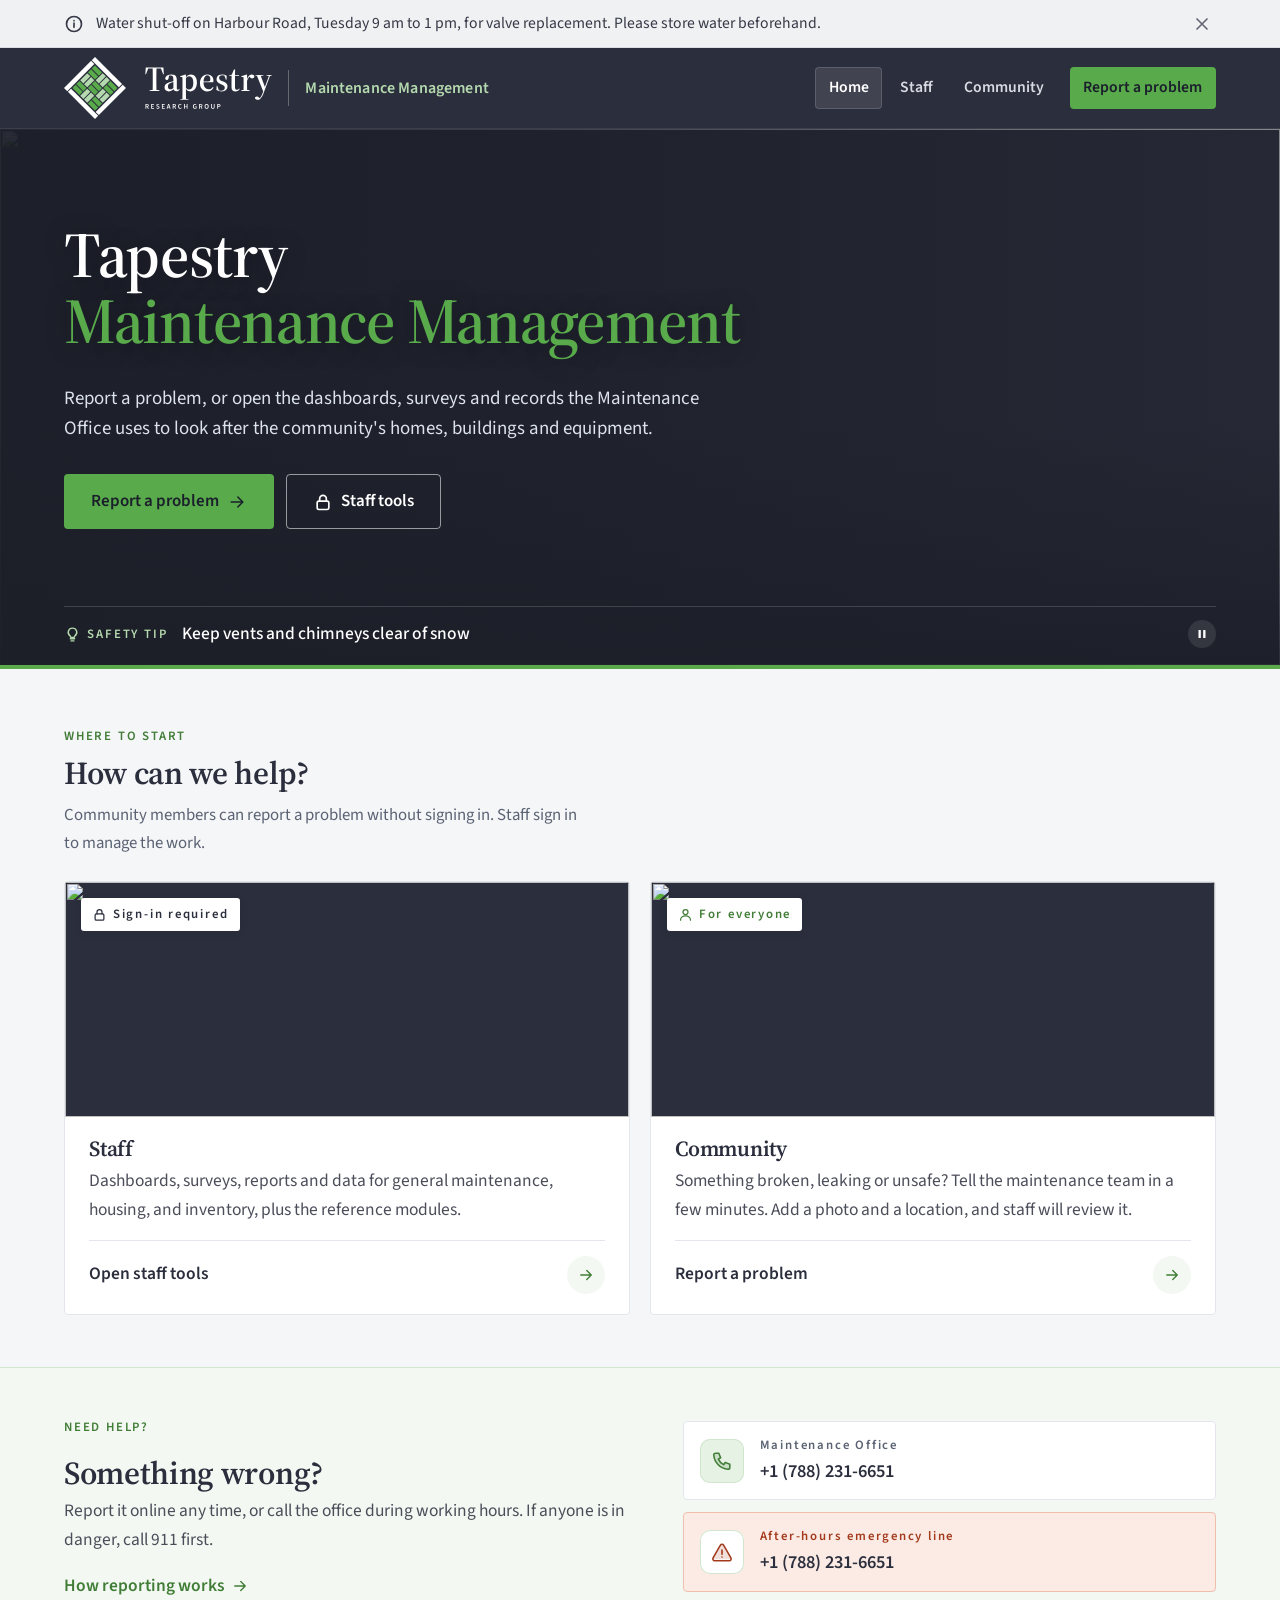
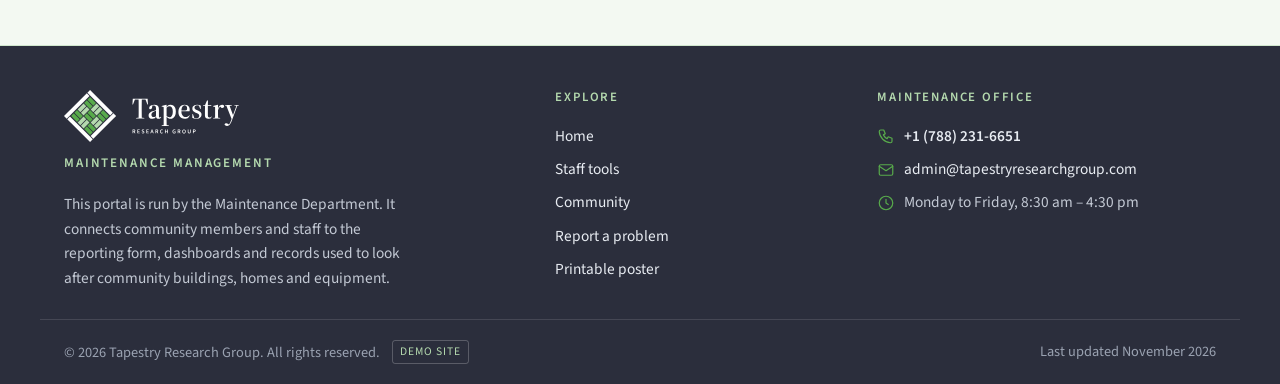
==== index.html @ acb958bf "Add files via upload" ====
<!DOCTYPE html>
<html lang="en-CA">
<head>
  <meta charset="utf-8">
  <meta name="viewport" content="width=device-width, initial-scale=1">
  <title>Tapestry Maintenance Management</title>
  <meta name="description" content="Report a problem, or open the maintenance dashboards, surveys and records.">
  <meta name="theme-color" content="#2b2e3c">
  <meta property="og:type" content="website">
  <meta property="og:title" content="Tapestry Maintenance Management">
  <meta property="og:description" content="Report a problem, or open the maintenance dashboards, surveys and records.">
  <meta property="og:image" content="https://demo.jamesspooner.org/images/og.png">
  <meta property="og:url" content="https://demo.jamesspooner.org/">
  <meta name="twitter:card" content="summary_large_image">
  <link rel="preload" href="fonts/source-serif-4-latin-opsz-normal.woff2" as="font" type="font/woff2" crossorigin>
  <link rel="preload" href="fonts/source-sans-3-latin-wght-normal.woff2" as="font" type="font/woff2" crossorigin>
  <link rel="stylesheet" href="css/fonts.css?v=4">
  <link rel="icon" type="image/svg+xml" href="images/favicon.svg">
  <link rel="icon" type="image/png" sizes="32x32" href="images/favicon-32.png">
  <link rel="apple-touch-icon" href="images/apple-touch-icon.png">
  <link rel="manifest" href="manifest.webmanifest">
  <meta name="apple-mobile-web-app-capable" content="yes">
  <meta name="apple-mobile-web-app-title" content="Maintenance">
  <link rel="stylesheet" href="css/style.css?v=17">
  <script src="js/config.js?v=14"></script>
  <script src="js/brand.js?v=2"></script>
</head>
<body>
<a class="skip" href="#main">Skip to content</a>
<div id="notice" class="notice" role="status" hidden>
  <div class="wrap"><svg class="icon" viewBox="0 0 24 24" width="20" height="20" fill="none" stroke="currentColor" stroke-width="2" stroke-linecap="round" stroke-linejoin="round" aria-hidden="true"><circle cx="12" cy="12" r="9"/><path d="M12 11v5M12 8v.01"/></svg><span class="notice-text"></span><button class="notice-toggle" type="button" aria-expanded="false">More</button><a class="notice-more" href="#">More details</a><button class="notice-close" type="button" aria-label="Close notice"><svg class="icon" viewBox="0 0 24 24" width="18" height="18" fill="none" stroke="currentColor" stroke-width="2" stroke-linecap="round" stroke-linejoin="round" aria-hidden="true"><path d="M6 6l12 12M18 6L6 18"/></svg></button></div>
</div>
<header class="site-header">
  <div class="header-inner">
    <a class="brand" href="index.html" aria-label="Tapestry Research Group, Maintenance Management home"><img class="brand-lockup" data-lockup="dark" src="images/logo-lockup-reverse.svg" alt="Tapestry Research Group" width="160" height="48"><span class="brand-divider" aria-hidden="true"></span><span class="brand-site" data-site="siteName">Maintenance Management</span></a>
    <nav class="nav" id="site-nav" aria-label="Main">
      <a href="index.html" aria-current="page">Home</a><a href="staff.html">Staff</a><a href="community.html">Community</a>
      <a class="nav-report" href="community.html">Report a problem</a>
    </nav>
    <button class="nav-toggle" aria-controls="site-nav" aria-expanded="false"><svg class="icon" viewBox="0 0 24 24" width="20" height="20" fill="none" stroke="currentColor" stroke-width="2" stroke-linecap="round" stroke-linejoin="round" aria-hidden="true"><path d="M4 7h16M4 12h16M4 17h16"/></svg>Menu</button>
  </div>
</header>
<main id="main">
<section class="hero-full">
  <div class="hero-bg" aria-hidden="true"><img class="slide" data-photo="hero-1" src="images/hero-1.jpg" alt="" width="1200" height="800" fetchpriority="high"><img class="slide" data-photo="hero-2" data-src="images/hero-2.jpg" alt="" width="1200" height="800"><img class="slide" data-photo="hero-3" data-src="images/hero-3.jpg" alt="" width="1200" height="800"><img class="slide" data-photo="hero-4" data-src="images/hero-4.jpg" alt="" width="1200" height="800"><img class="slide" data-photo="hero-5" data-src="images/hero-5.jpg" alt="" width="1200" height="800"></div>
  <div class="wrap hero-inner">
    <p class="greeting" data-site="greeting" data-optional="greeting"></p>
    <h1><span data-site="community">Tapestry</span> <span class="accent" data-site="siteName">Maintenance Management</span></h1>
    <p class="lead">Report a problem, or open the dashboards, surveys and records the Maintenance Office uses to look after the community's homes, buildings and equipment.</p>
    <div class="hero-actions">
      <a class="btn btn-lg btn-hero" href="community.html">Report a problem <svg class="icon" viewBox="0 0 24 24" width="18" height="18" fill="none" stroke="currentColor" stroke-width="1.8" stroke-linecap="round" stroke-linejoin="round" aria-hidden="true"><path d="M5 12h14M13 6l6 6-6 6"/></svg></a>
      <a class="btn btn-lg btn-ghost" href="staff.html"><svg class="icon" viewBox="0 0 24 24" width="16" height="16" fill="none" stroke="currentColor" stroke-width="2" stroke-linecap="round" stroke-linejoin="round" aria-hidden="true"><rect x="5" y="11" width="14" height="10" rx="2"/><path d="M8 11V8a4 4 0 0 1 8 0v3"/></svg> Staff tools</a>
    </div>
  </div>
  <div class="wrap hero-foot">
    <div class="ticker"><span class="ticker-label"><svg class="icon" viewBox="0 0 24 24" width="17" height="17" fill="none" stroke="currentColor" stroke-width="2" stroke-linecap="round" stroke-linejoin="round" aria-hidden="true"><path d="M9 18h6M10 21h4M12 3a6 6 0 0 0-3.5 10.9c.6.5 1 1.2 1 2.1h5c0-.9.4-1.6 1-2.1A6 6 0 0 0 12 3z"/></svg><span class="lbl">Safety tip</span></span><span class="ticker-text"></span><button class="ticker-pause" type="button"></button></div>
  </div>
</section>

<section class="section">
  <div class="wrap">
    <div class="section-head">
      <p class="kicker">Where to start</p>
      <h2>How can we help?</h2>
      <p>Community members can report a problem without signing in. Staff sign in to manage the work.</p>
    </div>
    <div class="door-grid">
      <a class="door" href="staff.html" data-reveal>
        <div class="door-photo"><img data-photo="staff" src="images/staff.jpg" alt="" width="1200" height="600" loading="lazy"><span class="pill locked"><svg class="icon" viewBox="0 0 24 24" width="16" height="16" fill="none" stroke="currentColor" stroke-width="2" stroke-linecap="round" stroke-linejoin="round" aria-hidden="true"><rect x="5" y="11" width="14" height="10" rx="2"/><path d="M8 11V8a4 4 0 0 1 8 0v3"/></svg> Sign-in required</span></div>
        <div class="door-body">
          <h3>Staff</h3>
          <p>Dashboards, surveys, reports and data for general maintenance, housing, and inventory, plus the reference modules.</p>
          <span class="door-cta">Open staff tools <span class="arrow"><svg class="icon" viewBox="0 0 24 24" width="18" height="18" fill="none" stroke="currentColor" stroke-width="1.8" stroke-linecap="round" stroke-linejoin="round" aria-hidden="true"><path d="M5 12h14M13 6l6 6-6 6"/></svg></span></span>
        </div>
      </a>
      <a class="door" href="community.html" data-reveal>
        <div class="door-photo"><img data-photo="community" src="images/community.jpg" alt="" width="1200" height="600" loading="lazy"><span class="pill"><svg class="icon" viewBox="0 0 24 24" width="16" height="16" fill="none" stroke="currentColor" stroke-width="2" stroke-linecap="round" stroke-linejoin="round" aria-hidden="true"><circle cx="12" cy="8" r="4"/><path d="M4 21c0-4 3.6-7 8-7s8 3 8 7"/></svg> For everyone</span></div>
        <div class="door-body">
          <h3>Community</h3>
          <p>Something broken, leaking or unsafe? Tell the maintenance team in a few minutes. Add a photo and a location, and staff will review it.</p>
          <span class="door-cta">Report a problem <span class="arrow"><svg class="icon" viewBox="0 0 24 24" width="18" height="18" fill="none" stroke="currentColor" stroke-width="1.8" stroke-linecap="round" stroke-linejoin="round" aria-hidden="true"><path d="M5 12h14M13 6l6 6-6 6"/></svg></span></span>
        </div>
      </a>
    </div>
  </div>
</section>
<section class="section contact-section">
  <div class="wrap">
    <div class="contact-panel" data-reveal>
      <div>
        <p class="kicker">Need help?</p>
        <h2>Something wrong?</h2>
        <p>Report it online any time, or call the office during working hours. If anyone is in danger, call 911 first.</p>
        <a class="more" href="community.html">How reporting works <svg class="icon" viewBox="0 0 24 24" width="18" height="18" fill="none" stroke="currentColor" stroke-width="1.8" stroke-linecap="round" stroke-linejoin="round" aria-hidden="true"><path d="M5 12h14M13 6l6 6-6 6"/></svg></a>
      </div>
      <div class="contact-list">
        <a class="call" href="#" data-tel="officePhone"><span class="badge"><svg class="icon duo" viewBox="0 0 24 24" width="22" height="22" fill="none" stroke="currentColor" stroke-width="1.75" stroke-linecap="round" stroke-linejoin="round" aria-hidden="true"><g class="duo-fill" fill="currentColor" stroke="none"><path d="M5 3.5h3.5l2 5-2.5 1.5a11 11 0 0 0 6 6l1.5-2.5 5 2V19a2 2 0 0 1-2 2A17 17 0 0 1 3 5.5a2 2 0 0 1 2-2z"/></g><path d="M5 3.5h3.5l2 5-2.5 1.5a11 11 0 0 0 6 6l1.5-2.5 5 2V19a2 2 0 0 1-2 2A17 17 0 0 1 3 5.5a2 2 0 0 1 2-2z"/></svg></span><span><small data-site="officeLabel">Maintenance Office</small><b class="tel-num">000-000-0000</b></span></a>
        <a class="call urgent" href="#" data-tel="emergencyPhone"><span class="badge"><svg class="icon duo" viewBox="0 0 24 24" width="22" height="22" fill="none" stroke="currentColor" stroke-width="1.75" stroke-linecap="round" stroke-linejoin="round" aria-hidden="true"><g class="duo-fill" fill="currentColor" stroke="none"><path d="M12 3.5L21.5 20h-19z"/></g><path d="M10.3 4.5a2 2 0 0 1 3.4 0l8 14A2 2 0 0 1 20 21.5H4a2 2 0 0 1-1.7-3z"/><path d="M12 10v4.5M12 17.5v.01"/></svg></span><span><small>After-hours emergency line</small><b class="tel-num">000-000-0000</b></span></a>
      </div>
    </div>
  </div>
</section>
</main>
<footer class="site-footer">
  <div class="wrap footer-grid">
    <div class="footer-about">
      <div class="footer-brand"><img class="footer-lockup" data-lockup="dark" src="images/logo-lockup-reverse.svg" alt="Tapestry Research Group" width="180" height="54"><span class="footer-site" data-site="siteName">Maintenance Management</span></div>
      <p data-site="about">About this portal.</p>
    </div>
    <nav class="footer-nav" aria-label="Footer">
      <h2>Explore</h2>
      <a href="index.html">Home</a>
      <a href="staff.html">Staff tools</a>
      <a href="community.html">Community</a>
      <a href="community.html">Report a problem</a>
      <a href="poster.html">Printable poster</a>
    </nav>
    <div class="footer-contact">
      <h2 data-site="officeLabel">Maintenance Office</h2>
      <a href="#" data-tel="officePhone"><svg class="icon" viewBox="0 0 24 24" width="20" height="20" fill="none" stroke="currentColor" stroke-width="1.6" stroke-linecap="round" stroke-linejoin="round" aria-hidden="true"><path d="M5 4h4l2 5-2.5 1.5a11 11 0 0 0 5 5L15 13l5 2v4a2 2 0 0 1-2 2A16 16 0 0 1 3 6a2 2 0 0 1 2-2z"/></svg><span class="tel-num">000-000-0000</span></a>
      <a href="#" data-mail="officeEmail"><svg class="icon" viewBox="0 0 24 24" width="20" height="20" fill="none" stroke="currentColor" stroke-width="1.6" stroke-linecap="round" stroke-linejoin="round" aria-hidden="true"><rect x="3" y="5" width="18" height="14" rx="2"/><path d="M3 7l9 6 9-6"/></svg><span class="mail-text">maintenance@example.org</span></a>
      <span class="row"><svg class="icon" viewBox="0 0 24 24" width="20" height="20" fill="none" stroke="currentColor" stroke-width="1.6" stroke-linecap="round" stroke-linejoin="round" aria-hidden="true"><circle cx="12" cy="12" r="9"/><path d="M12 7v5l3 2"/></svg><span data-site="officeHours">Office hours</span></span>
    </div>
  </div>
  <div class="wrap footer-base">
    <span>&copy; <span data-year>2026</span> <span data-site="nation">Tapestry Research Group</span>. All rights reserved.</span>
    <span>Last updated <span data-site="lastUpdated">2026</span></span>
  </div>
</footer>
<script src="js/main.js?v=11"></script>
</body>
</html>
---- css/fonts.css ----
/* Self-hosted fonts (SIL Open Font License 1.1), matching the Tapestry Research Group site.
   Latin-ext files load only when a page uses those characters. */
@font-face{font-family:"Source Serif 4";font-style:normal;font-display:swap;font-weight:200 900;src:url("../fonts/source-serif-4-latin-ext-opsz-normal.woff2") format("woff2-variations"),url("../fonts/source-serif-4-latin-ext-opsz-normal.woff2") format("woff2");unicode-range:U+0100-02BA,U+02BD-02C5,U+02C7-02CC,U+02CE-02D7,U+02DD-02FF,U+0304,U+0308,U+0329,U+1D00-1DBF,U+1E00-1E9F,U+1EF2-1EFF,U+2020,U+20A0-20AB,U+20AD-20C4,U+2113,U+2C60-2C7F,U+A720-A7FF;}
@font-face{font-family:"Source Serif 4";font-style:normal;font-display:swap;font-weight:200 900;src:url("../fonts/source-serif-4-latin-opsz-normal.woff2") format("woff2-variations"),url("../fonts/source-serif-4-latin-opsz-normal.woff2") format("woff2");unicode-range:U+0000-00FF,U+0131,U+0152-0153,U+02BB-02BC,U+02C6,U+02DA,U+02DC,U+0304,U+0308,U+0329,U+2000-206F,U+20AC,U+2122,U+2191,U+2193,U+2212,U+2215,U+FEFF,U+FFFD;}
@font-face{font-family:"Source Sans 3";font-style:normal;font-display:swap;font-weight:200 900;src:url("../fonts/source-sans-3-latin-ext-wght-normal.woff2") format("woff2-variations"),url("../fonts/source-sans-3-latin-ext-wght-normal.woff2") format("woff2");unicode-range:U+0100-02BA,U+02BD-02C5,U+02C7-02CC,U+02CE-02D7,U+02DD-02FF,U+0304,U+0308,U+0329,U+1D00-1DBF,U+1E00-1E9F,U+1EF2-1EFF,U+2020,U+20A0-20AB,U+20AD-20C4,U+2113,U+2C60-2C7F,U+A720-A7FF;}
@font-face{font-family:"Source Sans 3";font-style:normal;font-display:swap;font-weight:200 900;src:url("../fonts/source-sans-3-latin-wght-normal.woff2") format("woff2-variations"),url("../fonts/source-sans-3-latin-wght-normal.woff2") format("woff2");unicode-range:U+0000-00FF,U+0131,U+0152-0153,U+02BB-02BC,U+02C6,U+02DA,U+02DC,U+0304,U+0308,U+0329,U+2000-206F,U+20AC,U+2122,U+2191,U+2193,U+2212,U+2215,U+FEFF,U+FFFD;}
---- css/style.css ----
/* Maintenance Management portal
   Palette: Tapestry slate + green by default. Set brand.primary and brand.accent in js/config.js to change it. */
:root{
  --navy:#2b2e3c; --navy-2:#383b48; --navy-soft:#4b4d59;
  /* Brand colours. These defaults are overwritten by brand.accent and brand.primary in js/config.js */
  --navy-hover:#404350;
  --green:#58aa4b; --green-deep:#417d37; --green-hover:#396e30; --green-ink:#2f5c28;
  --green-tint:#e6f2e4; --green-mist:#f3f9f2; --green-line:#d0e7cd; --green-light:#b4d9ae; --green-glow:rgba(65,125,55,.35);
  --bg:#f5f6f8; --surface:#ffffff; --ink:#1a1f2b; --muted:#5a6273; --line:#e3e7ed; --line-2:#d2d8e1;
  --info:#363946; --info-bg:#eff1f3; --info-line:#d9dce2;
  --amber:#8a5a00; --amber-bg:#fff4dc; --amber-line:#f0d08a;
  --red:#a33a1c; --red-bg:#fcebe5; --red-line:#efbfae;
  --head:"Source Serif 4",Georgia,"Times New Roman",serif;
  --body:"Source Sans 3",system-ui,-apple-system,"Segoe UI",sans-serif;
  --mono:"Source Sans 3",system-ui,sans-serif;
  --r:14px; --r-sm:8px;
  --shadow:0 1px 2px rgba(27,30,39,.04),0 6px 20px rgba(27,30,39,.06);
  --shadow-lift:0 2px 6px rgba(27,30,39,.06),0 18px 40px rgba(27,30,39,.12);
}
*,*::before,*::after{box-sizing:border-box}
html{scroll-behavior:smooth;scroll-padding-top:5.5rem}
body{min-height:100vh;display:flex;flex-direction:column;margin:0;background:var(--bg);color:var(--ink);font:400 1.0625rem/1.65 var(--body);-webkit-font-smoothing:antialiased}
h1,h2,h3{font-family:var(--head);line-height:1.15;margin:0 0 .5em;font-weight:700;color:var(--navy);letter-spacing:-.02em}
h1{font-size:clamp(2rem,4vw,3rem);font-weight:800;letter-spacing:-.03em}
h2{font-size:clamp(1.55rem,2.8vw,2rem)}
h3{font-size:1.2rem;letter-spacing:-.01em}
p{margin:0 0 1em;max-width:66ch}
a{color:var(--green-deep);text-underline-offset:3px}
img{max-width:100%;display:block}
:focus-visible{outline:3px solid var(--green);outline-offset:3px;border-radius:4px}
.icon{flex:none;display:inline-block;vertical-align:middle}
.skip{position:absolute;left:-999px;top:0;background:var(--navy);color:#fff;padding:.6rem 1rem;z-index:60;border-radius:0 0 6px 0}
.skip:focus{left:0}
[hidden]{display:none!important}

/* Duotone icons: soft tint behind the line work */
.duo .duo-fill{opacity:.16}
.btn .duo .duo-fill,.tool-panel:hover .duo .duo-fill{opacity:.2}

/* Logo placeholder (swapped for the real logo when config.logo is set) */
.logo-slot{display:grid;place-items:center;width:58px;height:46px;flex:none;border:1.5px dashed #a8b1bf;border-radius:10px;background:repeating-linear-gradient(135deg,#f1f3f7 0 6px,#fff 6px 12px);color:var(--muted);font:700 .56rem/1.1 var(--body);text-transform:uppercase;letter-spacing:.04em;text-align:center}
.logo-slot.sm{width:54px;height:42px;border-color:rgba(255,255,255,.35);background:rgba(255,255,255,.06);color:#c3c9d4}
.logo-img{height:46px;width:auto;max-width:120px;flex:none;object-fit:contain}
.logo-img.sm{height:42px;background:#fff;border-radius:10px;padding:3px}

/* Notice banner */
.notice{font-size:.98rem;border-bottom:1px solid}
.notice .wrap{display:flex;align-items:center;gap:.75rem;padding-top:.6rem;padding-bottom:.6rem}
.notice .icon{width:20px;height:20px}
.notice-text{flex:1}
.notice-more{font-weight:600;white-space:nowrap;color:inherit}
.notice-close{background:none;border:0;color:inherit;cursor:pointer;padding:.25rem;border-radius:6px;display:grid;place-items:center;opacity:.75}
.notice-close:hover{opacity:1;background:rgba(0,0,0,.06)}
.notice-info{background:var(--info-bg);color:var(--info);border-color:var(--info-line)}
.notice-warning{background:var(--amber-bg);color:var(--amber);border-color:var(--amber-line)}
.notice-alert{background:var(--red-bg);color:var(--red);border-color:var(--red-line)}

/* Header */
.site-header{background:rgba(255,255,255,.97);backdrop-filter:saturate(1.4) blur(8px);position:sticky;top:0;z-index:30;border-bottom:1px solid var(--line)}
.header-inner{max-width:1200px;margin:0 auto;padding:.6rem 1.5rem;display:grid;grid-template-columns:auto 1fr;column-gap:1rem;align-items:center}
.brand{display:flex;align-items:center;gap:.75rem;color:var(--navy);text-decoration:none;line-height:1.15}

.brand-text{display:flex;flex-direction:column}
.brand-text strong{font-family:var(--head);font-weight:800;font-size:1.12rem;letter-spacing:-.01em}
.brand-text small{font-size:.86rem;color:var(--muted);font-weight:500}
.nav{display:flex;gap:.25rem;justify-content:flex-end;align-items:center}
.nav a{white-space:nowrap;color:var(--navy-soft);text-decoration:none;padding:.5rem .85rem;border-radius:var(--r-sm);font-weight:600;font-size:.98rem}
.nav a:hover{background:var(--bg);color:var(--navy)}
.nav a[aria-current="page"]{color:var(--navy);background:var(--green-mist);box-shadow:inset 0 0 0 1px var(--green-line)}
.nav .nav-report{background:var(--navy);color:#fff;margin-left:.5rem;box-shadow:none}
.nav .nav-report:hover{background:var(--navy-hover);color:#fff}
.nav-toggle{display:none;justify-self:end;align-items:center;gap:.4rem;background:#fff;border:1px solid var(--line-2);color:var(--navy);padding:.45rem .8rem;border-radius:var(--r-sm);font:inherit;font-weight:600;cursor:pointer}
.nav-toggle .icon{width:20px;height:20px}

/* Layout */
main{flex:1;display:flex;flex-direction:column}
.wrap{max-width:1200px;width:100%;margin:0 auto;padding:0 1.5rem}
.section{padding:3.25rem 0}
.section.tight{padding-top:2rem}
.surface{background:var(--surface);border-top:1px solid var(--line);border-bottom:1px solid var(--line)}
.section-head{margin-bottom:1.5rem;max-width:44rem}
.section-head h2{margin-bottom:.3em}
.section-head p:last-child{color:var(--muted);font-size:1.05rem;margin:0}
.kicker{display:inline-block;margin:0 0 .6rem;font-size:.82rem;font-weight:700;letter-spacing:.08em;text-transform:uppercase;color:var(--green-deep)}

/* Buttons */
.btn{display:inline-flex;align-items:center;justify-content:center;gap:.55rem;background:var(--navy);color:#fff;padding:.8rem 1.35rem;border-radius:var(--r-sm);text-decoration:none;font:600 1rem/1.2 var(--body);border:1px solid transparent;cursor:pointer;position:relative;transition:background .15s,transform .15s,box-shadow .15s}
.btn:hover{background:var(--navy-hover);transform:translateY(-1px)}
.btn .icon{width:20px;height:20px}
.btn-green{background:var(--green-deep)}
.btn-green:hover{background:var(--green-hover)}
.btn-outline{background:#fff;color:var(--navy);border-color:var(--line-2)}
.btn-outline:hover{background:var(--bg);border-color:var(--navy-soft)}
.btn-lg{padding:1rem 1.6rem;font-size:1.06rem}

/* "Link coming soon" note for placeholder links */
.soon{position:absolute;left:50%;bottom:calc(100% + 8px);transform:translateX(-50%);white-space:nowrap;background:var(--navy);color:#fff;font:600 .82rem/1.2 var(--body);padding:.4rem .7rem;border-radius:6px;pointer-events:none;z-index:5}
a:has(.soon){position:relative}

/* Home hero: split layout */
.hero{background:var(--surface);border-bottom:1px solid var(--line)}
.hero-grid{display:grid;grid-template-columns:1.1fr 1fr;gap:2.75rem;align-items:center;padding-top:2.5rem;padding-bottom:2.5rem}
.greeting{font-family:var(--head);font-weight:600;font-size:1.05rem;color:var(--green-deep);margin:0 0 .35rem}
.hero .lead{font-size:1.15rem;line-height:1.6;color:var(--navy-soft);margin:0 0 1.5rem;max-width:34em}
.hero h1 .accent{display:block;color:var(--green-deep)}
.hero-actions{display:flex;flex-wrap:wrap;gap:.75rem}
.hero-meta{display:flex;flex-wrap:wrap;gap:.6rem 1.25rem;margin:1.5rem 0 0;padding:1.25rem 0 0;border-top:1px solid var(--line);list-style:none;color:var(--navy-soft);font-size:.93rem;font-weight:500}
.hero-meta li{display:flex;align-items:center;gap:.5rem}
.mi{display:grid;place-items:center;width:32px;height:32px;border-radius:9px;background:var(--green-mist);color:var(--green-deep);box-shadow:inset 0 0 0 1px var(--green-line)}
.hero-photo{position:relative;aspect-ratio:4/3;border-radius:20px;overflow:hidden;background:var(--navy);box-shadow:var(--shadow-lift)}
.hero-photo .slide{position:absolute;inset:0;width:100%;height:100%;object-fit:cover;opacity:0;transform:scale(1.04);transition:opacity 1.6s ease-in-out,transform 8s linear}
.hero-photo .slide.active{opacity:1;transform:scale(1)}
.hero-photo::after{content:"";position:absolute;inset:auto 0 0 0;height:45%;background:linear-gradient(to top,rgba(27,30,39,.55),transparent);pointer-events:none}
.photo-tag{position:absolute;left:1rem;bottom:1rem;z-index:2;display:inline-flex;align-items:center;gap:.4rem;background:rgba(255,255,255,.94);color:var(--navy);font-size:.85rem;font-weight:600;padding:.4rem .75rem;border-radius:999px}
.photo-tag .icon{width:16px;height:16px;color:var(--green-deep)}

/* Safety tip strip */
.tipbar{background:var(--navy);color:#e8ecf2}
.tipbar .wrap{display:flex;align-items:center;gap:1rem;padding-top:.7rem;padding-bottom:.7rem}
.ticker-label{flex:none;display:inline-flex;align-items:center;gap:.4rem;font-size:.8rem;font-weight:700;letter-spacing:.08em;text-transform:uppercase;color:var(--green-light)}
.ticker-label .icon{width:17px;height:17px}
.ticker-text{font-weight:500;transition:opacity .4s,transform .4s}
.ticker-text.out{opacity:0;transform:translateY(5px)}
.tipcard{display:flex;align-items:center;gap:1rem;padding:.85rem 1.2rem;background:var(--navy);color:#e8ecf2;border-radius:var(--r);margin:0 0 1.25rem}

/* Inner page header (light, with a framed photo) */
.page-head{background:var(--surface);border-bottom:1px solid var(--line)}
.page-head .wrap{display:grid;grid-template-columns:1.4fr .8fr;gap:2.5rem;align-items:center;padding-top:1.75rem;padding-bottom:1.75rem}
.crumbs{display:flex;gap:.4rem;align-items:center;font-size:.9rem;color:var(--muted);margin:0 0 .6rem;padding:0;list-style:none}
.crumbs a{color:var(--muted);text-decoration:none}
.crumbs a:hover{color:var(--navy);text-decoration:underline}
.crumbs li+li::before{content:"/";margin-right:.4rem;color:var(--line-2)}
.page-head h1{margin-bottom:.35em}
.page-head .lead{font-size:1.15rem;color:var(--navy-soft);margin:0}
.page-photo{border-radius:16px;overflow:hidden;aspect-ratio:16/9;box-shadow:var(--shadow)}
.page-photo img{width:100%;height:100%;object-fit:cover}

/* Home: door cards with photos */
.door-grid{display:grid;grid-template-columns:repeat(2,1fr);gap:1.25rem}
.door{display:flex;flex-direction:column;background:var(--surface);border:1px solid var(--line);border-radius:var(--r);overflow:hidden;text-decoration:none;color:var(--ink);box-shadow:var(--shadow);transition:transform .2s,box-shadow .2s,border-color .2s}
.door:hover{transform:translateY(-4px);box-shadow:var(--shadow-lift);border-color:var(--line-2)}
.door-photo{position:relative;aspect-ratio:12/5;overflow:hidden;background:var(--navy)}
.door-photo img{width:100%;height:100%;object-fit:cover;transition:transform .6s ease}
.door:hover .door-photo img{transform:scale(1.04)}
.door-photo .pill{position:absolute;top:1rem;left:1rem}
.door-body{display:flex;flex-direction:column;flex:1;padding:1.25rem 1.5rem 1.25rem}
.door h3{font-size:1.35rem;margin-bottom:.3rem}
.door p{color:var(--navy-soft);margin-bottom:1rem}
.door-cta{margin-top:auto;display:flex;align-items:center;justify-content:space-between;padding-top:.9rem;border-top:1px solid var(--line);font-weight:600;color:var(--navy)}
.door-cta .arrow{display:grid;place-items:center;width:38px;height:38px;border-radius:50%;background:var(--green-mist);color:var(--green-deep);transition:background .2s,color .2s,transform .2s}
.door:hover .door-cta .arrow{background:var(--navy);color:#fff;transform:translateX(3px)}
.pill{display:inline-flex;align-items:center;gap:.35rem;font-size:.8rem;font-weight:700;padding:.35rem .7rem;border-radius:999px;background:#fff;color:var(--green-deep);box-shadow:0 2px 8px rgba(27,30,39,.15)}
.pill.locked{color:var(--navy)}
.pill .icon{width:15px;height:15px}

/* Contact panel */
.contact-panel{display:grid;grid-template-columns:1.1fr 1fr;gap:2rem;align-items:center;background:var(--surface);border:1px solid var(--line);border-radius:var(--r);padding:1.75rem 2rem;box-shadow:var(--shadow)}
.contact-panel h2{margin-bottom:.35rem}
.contact-panel p{color:var(--navy-soft);margin:0 0 1.1rem}
.contact-list{display:grid;gap:.75rem}
.call{display:flex;align-items:center;gap:1rem;padding:.8rem 1rem;border-radius:12px;border:1px solid var(--line);background:var(--bg);color:var(--navy);text-decoration:none;transition:border-color .15s,background .15s}
.call:hover{border-color:var(--line-2);background:#fff}
.call .badge{display:grid;place-items:center;width:44px;height:44px;border-radius:10px;background:var(--green-tint);color:var(--green-deep);flex:none}
.call .badge{box-shadow:inset 0 0 0 1px var(--green-line)}
.call small{display:block;font-size:.85rem;font-weight:600;color:var(--muted)}
.call b{font-family:var(--head);font-size:1.2rem;font-weight:700;letter-spacing:-.01em}
.call.urgent{background:var(--red-bg);border-color:var(--red-line)}
.call.urgent .badge{background:#fff;color:var(--red)}
.call.urgent small{color:var(--red)}

/* Staff: service tool cards with view tabs */
.signin-note{display:flex;gap:.8rem;align-items:flex-start;padding:.85rem 1.1rem;background:var(--surface);border:1px solid var(--line);border-radius:var(--r-sm);color:var(--navy-soft);margin:0 0 1.25rem;max-width:none}
.signin-note .icon{color:var(--green-deep);margin-top:.2rem;width:20px;height:20px}
.jump{display:flex;flex-wrap:wrap;gap:.5rem;margin-bottom:1.25rem}
.jump a{padding:.45rem .95rem;border:1px solid var(--line-2);border-radius:999px;background:#fff;color:var(--navy);text-decoration:none;font-weight:600;font-size:.95rem}
.jump a:hover{border-color:var(--navy-soft)}
.tool-grid{display:grid;grid-template-columns:repeat(2,1fr);gap:1.25rem}
.tool-card{display:flex;flex-direction:column;background:var(--surface);border:1px solid var(--line);border-radius:var(--r);box-shadow:var(--shadow);overflow:hidden}
.tool-head{position:relative;display:grid;grid-template-columns:auto 1fr;gap:1rem;align-items:start;padding:1.35rem 1.4rem 1rem}
.tool-head h3{font-size:1.2rem;margin-bottom:.25rem;padding-right:2.5rem}
.svc-icon{display:grid;place-items:center;width:52px;height:52px;border-radius:14px;background:linear-gradient(145deg,var(--green-mist),var(--green-tint));color:var(--green-deep);box-shadow:inset 0 0 0 1px var(--green-line),0 4px 10px -4px var(--green-glow)}
.tool-head p{margin:0;color:var(--navy-soft);font-size:.98rem;line-height:1.5}
.lock{position:absolute;top:1.25rem;right:1.25rem;display:grid;place-items:center;width:34px;height:34px;border-radius:50%;background:var(--bg);border:1px solid var(--line);color:var(--navy-soft)}
.tool-tabs{display:flex;flex-wrap:wrap;gap:.35rem;padding:0 1.4rem 1rem}
.tool-tabs button{font:600 .9rem/1.2 var(--body);color:var(--navy-soft);background:#fff;border:1px solid var(--line-2);border-radius:999px;padding:.4rem .85rem;cursor:pointer}
.tool-tabs button:hover{border-color:var(--navy-soft)}
.tool-tabs button[aria-selected="true"]{background:var(--navy);border-color:var(--navy);color:#fff}
.tool-panel{display:flex;align-items:center;gap:1rem;margin-top:auto;padding:.95rem 1.4rem;background:var(--bg);border-top:1px solid var(--line);text-decoration:none;color:var(--navy);transition:background .15s}
.tool-panel:hover{background:var(--green-mist)}
.icon-badge{display:grid;place-items:center;width:46px;height:46px;border-radius:12px;background:#fff;border:1px solid var(--line);color:var(--navy);flex:none}
.tool-copy{flex:1}
.tool-copy strong{display:block;font-family:var(--head);font-size:1.05rem}
.tool-copy span{display:block;color:var(--muted);font-size:.96rem;line-height:1.45}
.go{display:grid;place-items:center;width:38px;height:38px;border-radius:50%;background:var(--navy);color:#fff;flex:none;transition:transform .15s}
.tool-panel:hover .go{transform:translateX(3px)}

/* Community */
.report-panel{display:grid;grid-template-columns:1.3fr 1fr;gap:2rem;align-items:start}
.report-card{background:var(--surface);border:1px solid var(--line);border-radius:var(--r);padding:1.6rem 1.75rem;box-shadow:var(--shadow)}
.check{list-style:none;margin:0 0 1.4rem;padding:0;display:grid;gap:.55rem}
.check li{display:flex;gap:.7rem;align-items:flex-start}
.check .icon{color:var(--green-deep);margin-top:.1rem}
.urgent-box{background:var(--red-bg);border:1px solid var(--red-line);border-radius:var(--r);padding:1.5rem}
.urgent-box h3{color:var(--red);display:flex;align-items:center;gap:.5rem}
.urgent-box p{color:#5b3426;margin-bottom:1.1rem}
.urgent-box a{display:flex;align-items:center;gap:.6rem;font-weight:700;color:var(--red);text-decoration:none;font-size:1.05rem;padding:.35rem 0}
.urgent-box a:hover{text-decoration:underline}
.urgent-box .icon{width:20px;height:20px}
.steps{list-style:none;margin:0;padding:0;display:grid;grid-template-columns:repeat(4,1fr);gap:1.25rem;counter-reset:step}
.steps li{counter-increment:step;background:var(--bg);border:1px solid var(--line);border-radius:var(--r);padding:1.2rem 1.2rem}
.steps li::before{content:counter(step,decimal-leading-zero);display:block;font-family:var(--head);font-weight:800;font-size:1.35rem;color:var(--green-deep);margin-bottom:.35rem;letter-spacing:-.02em}
.steps h3{margin-bottom:.35rem;font-size:1.1rem}
.steps p{margin:0;font-size:.98rem;line-height:1.55;color:var(--navy-soft)}

/* Footer */
.site-footer{background:var(--navy);color:#c3c9d4;padding:2.75rem 0 1.25rem;font-size:.96rem}
.footer-grid{display:grid;grid-template-columns:1.6fr 1fr 1.2fr;gap:2.5rem;padding-bottom:1.75rem}
.footer-brand{display:flex;align-items:center;gap:.7rem;margin-bottom:1rem}

.footer-brand strong{font-family:var(--head);color:#fff;font-size:1.05rem;line-height:1.25}
.site-footer h2{font:700 .82rem/1.2 var(--body);letter-spacing:.08em;text-transform:uppercase;color:var(--green-light);margin:0 0 .9rem}
.site-footer p{margin:0;max-width:44ch;line-height:1.6}
.site-footer a{color:#e8ecf2;text-decoration:none}
.footer-nav a,.footer-contact a,.footer-contact span.row{display:flex;align-items:center;gap:.55rem;padding:.25rem 0}
.footer-contact .icon{width:18px;height:18px;color:var(--green)}
.site-footer a:hover{color:#fff;text-decoration:underline;text-decoration-color:var(--green)}
.footer-base{display:flex;flex-wrap:wrap;justify-content:space-between;gap:.5rem;border-top:1px solid rgba(255,255,255,.12);padding-top:1.25rem;font-size:.9rem;color:#9aa2b1}

/* Scroll reveal (added by main.js; content is visible without it) */
.reveal{opacity:0;transform:translateY(14px);transition:opacity .6s ease,transform .6s ease}
.reveal.in{opacity:1;transform:none}

/* Responsive */
@media (max-width:980px){
  .header-inner{grid-template-columns:1fr auto}
  .nav-toggle{display:inline-flex}
  .nav{display:none;grid-column:1/-1;flex-direction:column;align-items:stretch;padding-top:.75rem}
  .nav.open{display:flex}
  .nav .nav-report{margin:.4rem 0 0;text-align:center}
  .hero-grid,.page-head .wrap{grid-template-columns:1fr;gap:2rem}
  .hero-photo{aspect-ratio:16/9}
  .page-photo{display:none}
  .steps{grid-template-columns:repeat(2,1fr)}
  .contact-panel,.report-panel{grid-template-columns:1fr;gap:1.75rem}
  .tool-grid{grid-template-columns:1fr}
  .footer-grid{grid-template-columns:1fr 1fr}
  .footer-about{grid-column:1/-1}
}
@media (max-width:640px){
  .section{padding:3rem 0}
  .hero-grid{padding-top:2.25rem;padding-bottom:2.25rem}
  .hero-actions .btn{flex:1 1 100%}
  .door-grid,.steps,.footer-grid{grid-template-columns:1fr}
  .contact-panel,.report-card{padding:1.5rem}
  .tipbar .wrap,.tipcard{flex-direction:column;align-items:flex-start;gap:.35rem}
  .brand-text strong{font-size:1rem}
  .brand-text small{font-size:.8rem}
  .logo-slot{width:52px;height:40px}
  .notice .wrap{align-items:flex-start}
}
@media (prefers-reduced-motion:reduce){
  html{scroll-behavior:auto}
  .hero-photo .slide,.reveal,.door,.door-photo img,.btn,.ticker-text{transition:none}
  .reveal{opacity:1;transform:none}
}

/* Print: clean, ink-friendly pages (handy for posting the Community page) */
@media print{
  .site-header,.notice,.tipbar,.tipcard,.hero-photo,.page-photo,.door-photo,.site-footer,.nav-toggle,.btn{display:none!important}
  body{background:#fff;color:#000;font-size:11pt}
  .section,.hero-grid,.page-head .wrap{padding:1rem 0}
  .report-card,.urgent-box,.steps li,.door,.contact-panel{box-shadow:none;border:1px solid #999;break-inside:avoid}
  a[data-tel]::after{content:""}
  .reveal{opacity:1!important;transform:none!important}
}
.contact-section{padding-top:0}

/* Seasonal maintenance tips */
.season-grid{display:grid;grid-template-columns:repeat(4,1fr);gap:1rem}
.season{background:var(--surface);border:1px solid var(--line);border-radius:var(--r);padding:1.15rem 1.2rem 1.2rem;box-shadow:var(--shadow);position:relative}
.season header{display:flex;align-items:center;gap:.6rem;margin-bottom:.7rem}
.season h3{margin:0;font-size:1.08rem}
.season-icon{display:grid;place-items:center;width:40px;height:40px;border-radius:11px;background:var(--green-mist);color:var(--green-deep);box-shadow:inset 0 0 0 1px var(--green-line)}
.season ul{list-style:none;margin:0;padding:0;display:grid;gap:.45rem}
.season li{display:flex;gap:.45rem;align-items:flex-start;font-size:.95rem;line-height:1.45;color:var(--navy-soft)}
.season li .icon{color:var(--green-deep);margin-top:.2rem}
.season.now{border-color:var(--green);box-shadow:0 0 0 1px var(--green),var(--shadow-lift)}
.season.now .season-icon{background:var(--green-deep);color:#fff;box-shadow:none}
.season.now .season-icon .duo-fill{opacity:.25}
.now-tag{margin-left:auto;font-size:.72rem;font-weight:700;letter-spacing:.06em;text-transform:uppercase;color:var(--green-ink);background:var(--green-mist);border:1px solid var(--green-line);padding:.2rem .55rem;border-radius:999px;white-space:nowrap}

/* FAQ */
.faq-wrap{display:grid;grid-template-columns:.8fr 1.4fr;gap:2.5rem;align-items:start}
.faq-wrap .section-head{margin:0}
.faq-list{display:grid;gap:.6rem}
.faq-item{background:var(--surface);border:1px solid var(--line);border-radius:12px;overflow:hidden}
.faq-item[open]{border-color:var(--line-2);box-shadow:var(--shadow)}
.faq-item summary{list-style:none;cursor:pointer;display:flex;align-items:center;justify-content:space-between;gap:1rem;padding:.95rem 1.15rem;font-weight:600;color:var(--navy)}
.faq-item summary::-webkit-details-marker{display:none}
.faq-item summary:hover{background:var(--bg)}
.faq-sign{position:relative;width:22px;height:22px;border-radius:50%;background:var(--green-mist);flex:none}
.faq-sign::before,.faq-sign::after{content:"";position:absolute;left:50%;top:50%;width:10px;height:2px;margin:-1px 0 0 -5px;background:var(--green-deep);border-radius:2px;transition:transform .2s}
.faq-sign::after{transform:rotate(90deg)}
.faq-item[open] .faq-sign::after{transform:rotate(0)}
.faq-a{padding:0 1.15rem 1rem}
.faq-a p{margin:0;color:var(--navy-soft)}

/* Poster promo (Community page) */
.poster-promo{display:flex;align-items:center;gap:1rem;margin-top:1rem;padding:1rem 1.2rem;background:var(--surface);border:1px dashed var(--line-2);border-radius:12px;color:var(--navy-soft);text-decoration:none}
.poster-promo:hover{border-color:var(--green);background:var(--green-mist)}
.poster-promo strong{display:block;color:var(--navy);font-family:var(--head)}
.poster-promo .icon-badge{color:var(--green-deep)}

@media (max-width:980px){
  .season-grid{grid-template-columns:repeat(2,1fr)}
  .faq-wrap{grid-template-columns:1fr;gap:1.25rem}
}
@media (max-width:640px){ .season-grid{grid-template-columns:1fr} }
@media print{ .faq-item{break-inside:avoid} .faq-item .faq-a{display:block} .poster-promo{display:none} }

/* ---- Audit fixes (v8) ---- */
.sr-only{position:absolute!important;width:1px;height:1px;padding:0;margin:-1px;overflow:hidden;clip:rect(0,0,0,0);white-space:nowrap;border:0}
h1,h2,h3{text-wrap:balance}
p,li,.lead{text-wrap:pretty}

/* Notice: one line on phones with a More toggle */
.notice-toggle{display:none;background:none;border:0;padding:.1rem .2rem;font:600 .95rem var(--body);color:inherit;text-decoration:underline;text-underline-offset:3px;cursor:pointer}

/* Hero headline */
.hero-kicker{margin-bottom:.5rem}
.hero h1{font-size:clamp(2rem,3.6vw,2.9rem)}

/* Slideshow controls */
.slide-ctrl{position:absolute;right:1rem;bottom:1rem;z-index:3;display:flex;align-items:center;gap:.6rem;background:rgba(255,255,255,.94);padding:.35rem .6rem .35rem .4rem;border-radius:999px;box-shadow:0 2px 8px rgba(20,25,40,.18)}
.slide-pause,.ticker-pause{display:grid;place-items:center;width:28px;height:28px;border-radius:50%;border:0;cursor:pointer;flex:none}
.slide-pause{background:var(--navy);color:#fff}
.slide-dots{display:flex;gap:.35rem}
.slide-dots{gap:0}
.dot{position:relative;width:24px;height:24px;padding:0;border:0;background:none;cursor:pointer;flex:none}
.dot::before{content:"";position:absolute;left:50%;top:50%;width:8px;height:8px;margin:-4px 0 0 -4px;border-radius:999px;background:#b8c0cc;transition:width .25s,margin .25s,background .25s}
.dot[aria-current="true"]::before{width:18px;margin-left:-9px;background:var(--navy)}
.dot:focus-visible,.slide-pause:focus-visible{outline-offset:2px}
.ticker-pause{margin-left:auto;background:rgba(255,255,255,.1);color:#fff}
.ticker-pause:hover{background:rgba(255,255,255,.2)}
.ticker .ticker-text{flex:1}

/* Contact panel link */
.contact-panel .more{margin-top:0}

/* Offline page */
.wrap.narrow{max-width:720px}
.lead-plain{font-size:1.15rem;color:var(--navy-soft)}
.offline-calls{margin:1.5rem 0}

@media (max-width:980px){
  .hero-photo{aspect-ratio:auto;height:clamp(220px,42vw,360px)}
}
@media (max-width:640px){
  .notice-toggle{display:inline}
  .notice .wrap{align-items:center}
  .notice:not(.expanded) .notice-text{white-space:nowrap;overflow:hidden;text-overflow:ellipsis;min-width:0}
  .notice:not(.expanded) .notice-more{display:none}
  .notice.expanded .wrap{flex-wrap:wrap}
  .hero-photo{height:220px}
  .slide-ctrl{right:.75rem;bottom:.75rem}
  .photo-tag{left:.75rem;bottom:.75rem}
  /* Chips and tabs scroll sideways in one row instead of wrapping */
  .jump,.tool-tabs{flex-wrap:nowrap;overflow-x:auto;scrollbar-width:none;-webkit-overflow-scrolling:touch}
  .jump::-webkit-scrollbar,.tool-tabs::-webkit-scrollbar{display:none}
  .jump{margin-left:-1.5rem;margin-right:-1.5rem;padding:0 1.5rem}
  .jump a,.tool-tabs button{flex:none;white-space:nowrap}
  .tipbar .wrap.ticker{flex-direction:row;flex-wrap:wrap;align-items:center}
  .tipbar .ticker-text{flex-basis:100%;order:3}
  .tipcard{flex-direction:row!important;flex-wrap:wrap;align-items:center!important}
  .tipcard .ticker-text{flex-basis:100%;order:3}
}
@media print{ .slide-ctrl,.ticker-pause,.notice-toggle{display:none!important} }
.greeting{color:var(--navy-soft);font-weight:600}
.brand-text small{white-space:nowrap}
@media (max-width:640px){
  .hero h1{font-size:1.9rem}
  .hero-kicker span{display:block}
  .hero-kicker .sep{display:none}
}
.more{display:inline-flex;align-items:center;gap:.35rem;font-weight:600;color:var(--green-deep);text-decoration:none}
.more:hover{text-decoration:underline;text-underline-offset:3px}
.more .icon{width:18px;height:18px;transition:transform .15s}
.more:hover .icon{transform:translateX(3px)}
.contact-panel .kicker{color:var(--green-deep)}

/* ---- Typography v9 (label sizing) ---- */
h1,h2,h3{font-stretch:112%;font-weight:750;letter-spacing:-.015em}
h1{font-weight:800;letter-spacing:-.025em;line-height:1.04}
.hero h1{font-size:clamp(2.3rem,4.3vw,3.5rem)}
.page-head h1{font-size:clamp(2.2rem,4vw,3.1rem)}
h2{line-height:1.12}
h3{font-stretch:106%;letter-spacing:-.005em}
.brand-text strong,.footer-brand strong{font-stretch:112%;font-weight:750}
.kicker,.ticker-label,.site-footer h2,.now-tag,.pill,.p-scan-tag,.p-call small,.call small,.hero-meta li{font-family:var(--mono);letter-spacing:.02em}
.kicker,.site-footer h2,.ticker-label{font-weight:500;font-size:.8rem;letter-spacing:.08em}
.pill,.now-tag{font-weight:500}
.call small{font-weight:500;font-size:.8rem}
.hero-meta li{font-size:.88rem}
.call b,.tel-num,.mail-text,.footer-contact,.urgent-box a{font-variant-numeric:tabular-nums}
.call b{font-family:var(--mono);font-weight:500;font-size:1.15rem;letter-spacing:0}
.steps li::before{font-family:var(--mono);font-weight:500;font-size:1.05rem;letter-spacing:.04em}
.btn{font-family:var(--body);font-weight:600}
.tool-copy strong,.door-cta,.poster-promo strong{font-family:var(--body);font-weight:600}
.season h3{font-stretch:106%}

/* ---- Photo treatment: same frame everywhere, field-log captions ---- */
.hero-photo,.page-photo,.door-photo{isolation:isolate}
.page-photo{position:relative;margin:0}
.hero-photo::before,.page-photo::after{content:"";position:absolute;inset:0;border-radius:inherit;box-shadow:inset 0 0 0 1px rgba(255,255,255,.14);pointer-events:none;z-index:2}
.photo-cap{font-family:var(--mono);font-size:.78rem;font-weight:500;letter-spacing:.02em;color:var(--navy);gap:.55rem}
.photo-cap .cap-n{color:var(--green-deep);font-weight:500}
.page-photo .photo-cap{position:absolute;left:.8rem;bottom:.8rem;z-index:3;display:inline-flex;align-items:center;background:rgba(255,255,255,.94);padding:.35rem .7rem;border-radius:999px}
.page-photo::before{content:"";position:absolute;inset:auto 0 0 0;height:40%;background:linear-gradient(to top,rgba(20,28,45,.4),transparent);z-index:1;pointer-events:none}
.page-photo img{position:relative;z-index:0}
.hero h1{font-size:clamp(2.2rem,3.7vw,3.1rem);font-stretch:106%}
.hero-meta li{font-family:var(--body);letter-spacing:0;font-size:.93rem}
.hero h1{text-wrap:wrap}

/* ---- v10: fewer boxes, more structure ----
   Tighter corners, hairline borders instead of shadows, and some sections laid out on rules rather than in cards. */
:root{--r:6px;--r-sm:4px;--shadow:none;--shadow-lift:0 1px 0 var(--line-2)}
.hero-photo{border-radius:6px;box-shadow:none}
.page-photo{border-radius:6px;box-shadow:none}
.door,.tool-card,.report-card,.signin-note,.urgent-box,.call,.jump a,.tool-tabs button,.icon-badge,.svc-icon,.mi,.season-icon,.lock{border-radius:var(--r-sm)}
.svc-icon{box-shadow:inset 0 0 0 1px var(--green-line)}
.door{box-shadow:none}
.door:hover{transform:none;border-color:var(--navy-soft);box-shadow:none}
.door:hover .door-photo img{transform:scale(1.03)}
.tool-card{box-shadow:none}
.report-card{box-shadow:none}
.pill,.photo-cap,.slide-ctrl,.page-photo .photo-cap{border-radius:3px}
.slide-ctrl{box-shadow:none}

/* Seasonal tips: columns on hairline rules, no cards */
.season-grid{gap:0;border-top:1px solid var(--line-2);border-bottom:1px solid var(--line)}
.season{background:none;border:0;border-left:1px solid var(--line);border-radius:0;box-shadow:none;padding:1.25rem 1.4rem 1.4rem}
.season:first-child{border-left:0;padding-left:0}
.season.now{border-color:var(--line);box-shadow:none;background:linear-gradient(to bottom,var(--green-mist),transparent 70%)}
.season.now::before{content:"";position:absolute;left:0;right:0;top:-1px;height:3px;background:var(--green)}
.season.now:first-child{padding-left:1.4rem}

/* FAQ: plain rows divided by hairlines */
.faq-list{gap:0;border-top:1px solid var(--line-2)}
.faq-item{background:none;border:0;border-bottom:1px solid var(--line);border-radius:0}
.faq-item[open]{box-shadow:none;border-color:var(--line)}
.faq-item summary{padding:1.05rem 0}
.faq-item summary:hover{background:none;color:var(--green-deep)}
.faq-a{padding:0 2.5rem 1.15rem 0}
.faq-sign{border-radius:3px}

/* How-it-works steps: numbered columns on a rule */
.steps{gap:0;border-top:1px solid var(--line-2)}
.steps li{background:none;border:0;border-left:1px solid var(--line);border-radius:0;padding:1.25rem 1.4rem}
.steps li:first-child{border-left:0;padding-left:0}

/* Contact panel becomes a full-width band */
.contact-section{padding:0!important;background:var(--green-mist);border-top:1px solid var(--green-line);border-bottom:1px solid var(--green-line)}
.contact-section .wrap{padding-top:2.75rem;padding-bottom:2.75rem}
.contact-panel{background:none;border:0;border-radius:0;box-shadow:none;padding:0}
.contact-section .call{background:#fff}
.contact-section .call.urgent{background:var(--red-bg)}
.contact-section + .site-footer{margin-top:0}
main > section.contact-section:last-child{margin-bottom:0}

@media (max-width:980px){
  .season{border-left:0;border-top:1px solid var(--line);padding-left:0}
  .season-grid{border-top:0}
  .season:nth-child(even){padding-left:1.4rem;border-left:1px solid var(--line)}
  .season.now:first-child{padding-left:1.4rem}
  .steps li{border-left:0;border-top:1px solid var(--line);padding-left:0}
  .steps{border-top:0}
  .steps li:nth-child(even){border-left:1px solid var(--line);padding-left:1.4rem}
}
@media (max-width:640px){
  .season,.season:nth-child(even),.steps li,.steps li:nth-child(even){border-left:0;padding-left:0;padding-right:0}
  .season.now{padding-left:1rem!important;padding-right:1rem}
}

.demo-tag{display:inline-block;margin-left:.75rem;font-family:var(--mono);font-size:.72rem;letter-spacing:.06em;text-transform:uppercase;color:var(--green-light);border:1px solid rgba(255,255,255,.22);padding:.1rem .45rem;border-radius:3px;vertical-align:1px}
/* Round badge logo */
.logo-img{height:52px;width:52px;max-width:none;object-fit:contain;border-radius:50%}
.logo-img.sm{height:52px;width:52px;background:none;padding:0;border-radius:50%}
.brand{gap:.8rem}
@media (max-width:640px){.logo-img{height:44px;width:44px}}

/* ---- Full-bleed hero (matches the Hartley Bay site): photo slideshow behind, text over a navy wash ---- */
.hero-full{position:relative;isolation:isolate;min-height:min(80vh,660px);display:flex;flex-direction:column;background:var(--navy);color:#fff;overflow:hidden;border-bottom:4px solid var(--green)}
.hero-bg{position:absolute;inset:0;z-index:-1}
.hero-bg .slide{position:absolute;inset:0;width:100%;height:100%;object-fit:cover;opacity:0;transform:scale(1.05);transition:opacity 1.6s ease-in-out,transform 9s linear}
.hero-bg .slide.active{opacity:1;transform:scale(1)}
.hero-bg::after{content:"";position:absolute;inset:0;background:linear-gradient(90deg,rgba(28,30,40,.94) 0%,rgba(28,30,40,.8) 42%,rgba(28,30,40,.35) 100%),linear-gradient(to top,rgba(28,30,40,.85),transparent 45%)}
.hero-inner{flex:1;display:flex;flex-direction:column;justify-content:center;padding-top:4rem;padding-bottom:2.5rem}
.hero-full .greeting{color:var(--green-light);margin-bottom:.4rem}
.hero-full h1{color:#fff;font-size:clamp(2.5rem,5.2vw,4rem);line-height:1.02;max-width:12em;margin:0 0 .45em;text-wrap:balance;text-shadow:0 2px 24px rgba(14,15,20,.35)}
.hero-full h1 .accent{display:block;color:var(--green)}
.hero-full .lead{color:#dce3ec;font-size:1.18rem;line-height:1.6;max-width:36em;margin:0 0 1.9rem}
.btn-hero{background:var(--green);color:var(--ink)}
.btn-hero:hover{background:var(--green-light);color:var(--ink)}
.btn-ghost{background:transparent;color:#fff;border-color:rgba(255,255,255,.55)}
.btn-ghost:hover{background:rgba(255,255,255,.1);border-color:#fff}
.hero-foot{display:flex;align-items:center;justify-content:space-between;gap:1.5rem;padding-top:.9rem;padding-bottom:1rem;border-top:1px solid rgba(255,255,255,.16)}
.hero-full .ticker{display:flex;align-items:center;gap:.9rem;flex:1;min-width:0}
.hero-full .ticker-label{color:var(--green-light);white-space:nowrap}
.hero-full .ticker-text{color:#fff;flex:1;min-width:0}
.hero-full .slide-ctrl{position:static;flex:none;background:rgba(255,255,255,.1);border:1px solid rgba(255,255,255,.16);box-shadow:none}
.hero-full .slide-pause{background:#fff;color:var(--navy)}
.hero-full .dot::before{background:rgba(255,255,255,.45)}
.hero-full .dot[aria-current="true"]::before{background:#fff}
.hero-full .hero-cap{position:static;display:inline-flex;align-items:center;gap:.5rem;background:none;padding:0 .3rem 0 .4rem;color:#d3dbe6;white-space:nowrap}
.hero-full .hero-cap .cap-n{color:var(--green)}
@media (max-width:980px){ .hero-full{min-height:540px} }
@media (max-width:640px){
  .hero-full{min-height:0}
  .hero-inner{padding-top:3rem;padding-bottom:2rem}
  .hero-full h1{font-size:2.3rem}
  .hero-full .lead{font-size:1.05rem}
  .hero-full .hero-actions .btn{flex:1 1 100%}
  .hero-foot{flex-direction:column;align-items:stretch;gap:.8rem}
  .hero-full .ticker{flex-wrap:wrap;gap:.35rem .8rem}
  .hero-full .ticker-text{flex-basis:100%;order:3}
  .hero-full .slide-ctrl{align-self:flex-start}
  .hero-full .hero-cap{display:none}
}
@media print{ .hero-full{min-height:0;color:#000;background:none} .hero-bg,.hero-foot{display:none} .hero-full h1{color:#000;text-shadow:none} }

/* Tapestry logo is dark, so it sits on a white tile on the navy footer and poster */
.logo-img{border-radius:0}
.logo-img.sm{background:#fff;padding:5px;border-radius:6px}
.hero-foot{border-top:0;position:relative}
.hero-foot::before{content:"";position:absolute;left:1.5rem;right:1.5rem;top:0;height:1px;background:rgba(255,255,255,.16)}
/* Long email addresses wrap instead of pushing the page wider on phones */
.call > span:last-child{min-width:0}
.call b,.mail-text{overflow-wrap:anywhere}
.footer-contact a{min-width:0}

/* ---- Typography v11: Tapestry fonts (Source Serif 4 headings, Source Sans 3 text) ---- */
h1,h2,h3,.brand-text strong,.footer-brand strong,.season h3{font-stretch:normal;letter-spacing:-.01em}
h1,h2,h3{font-weight:600;font-optical-sizing:auto}
h1{font-weight:650;letter-spacing:-.02em;line-height:1.08}
.hero-full h1{font-weight:650;line-height:1.04}
.brand-text strong{font-weight:600;font-size:1.25rem;letter-spacing:0}
.footer-brand strong{font-weight:600}
body{font-size:1.09rem}
h1,.hero-full h1{font-weight:700}

/* ---- v12: match the Tapestry brand sheet — Source Serif 4 SemiBold headings, Source Sans 3 everywhere else ---- */
:root{--mono:"Source Sans 3",system-ui,sans-serif}
h1,h2,h3,.hero-full h1{font-weight:600}
.kicker,.ticker-label,.site-footer h2,.now-tag,.pill,.p-scan-tag,.p-call small,.call small{font-weight:600;letter-spacing:.14em}
.call b,.tel-num{font-family:var(--body);font-weight:600;letter-spacing:0;font-variant-numeric:tabular-nums lining-nums}
.steps li::before{font-family:var(--head);font-weight:600;font-size:1.35rem;letter-spacing:0}
.photo-cap,.demo-tag{font-family:var(--body);letter-spacing:.08em}
.hero-meta li{font-family:var(--body)}
/* the woven mark sits directly on the slate footer (reverse version), no white tile */
.logo-img{height:48px;width:48px;border-radius:0}
.logo-img.sm{background:none;padding:0;border-radius:0;height:46px;width:46px}

/* ---- v13: slate header with the white-bordered logo ---- */
.site-header{background:var(--navy);border-bottom:1px solid rgba(255,255,255,.08);backdrop-filter:none}
.brand{color:#fff}
.brand-text strong{color:#fff}
.brand-text small{color:#c7cad3}
.nav a{color:#d8dbe2}
.nav a:hover{background:rgba(255,255,255,.08);color:#fff}
.nav a[aria-current="page"]{color:#fff;background:rgba(255,255,255,.1);box-shadow:inset 0 0 0 1px rgba(255,255,255,.14)}
.nav .nav-report{background:var(--green);color:var(--ink)}
.nav .nav-report:hover{background:var(--green-light);color:var(--ink)}
.nav-toggle{background:transparent;color:#fff;border-color:rgba(255,255,255,.35)}
.site-header .logo-slot{border-color:rgba(255,255,255,.35);background:rgba(255,255,255,.06);color:#c7cad3}
@media (max-width:980px){ .nav{border-top:1px solid rgba(255,255,255,.1);margin-top:.6rem} }
/* ---- v14: slightly shorter hero ---- */
.hero-full{min-height:min(66vh,540px)}
.hero-inner{padding-top:3rem;padding-bottom:2rem}
@media (max-width:980px){ .hero-full{min-height:460px} }
@media (max-width:640px){ .hero-full{min-height:0} .hero-inner{padding-top:2.5rem;padding-bottom:1.75rem} }

/* ---- v15: one logo everywhere — the full Tapestry lockup, same artwork as the Survey123 header ---- */
.brand{gap:1rem;align-items:center}
.brand-lockup{height:52px;width:auto;display:block;flex:none}
.brand-divider{width:1px;height:30px;background:rgba(255,255,255,.28);flex:none}
.brand-site{font-family:var(--body);font-weight:600;font-size:.95rem;color:#d8dbe2;letter-spacing:.01em;white-space:nowrap}
.footer-brand{display:flex;flex-direction:column;align-items:flex-start;gap:.7rem;margin-bottom:1.1rem}
.footer-lockup{height:52px;width:auto;display:block}
.footer-site{font-family:var(--body);font-weight:600;font-size:.82rem;letter-spacing:.14em;text-transform:uppercase;color:var(--green-light)}
@media (max-width:640px){
  .brand{gap:.7rem}
  .brand-lockup{height:38px}
  .brand-divider{height:24px}
  .brand-site{font-size:.82rem;white-space:normal;line-height:1.2;max-width:7.5em}
}
@media (max-width:380px){ .brand-divider,.brand-site{display:none} }
/* ---- v16: larger header logo; site name in the poster's light green ---- */
.header-inner{padding-top:.55rem;padding-bottom:.55rem}
.brand-lockup{height:62px}
.brand-divider{height:36px}
.brand-site{color:var(--green-light);font-size:1rem}
@media (max-width:640px){ .brand-lockup{height:44px} .brand-divider{height:26px} .brand-site{font-size:.85rem} }
@media (max-width:440px){ .brand-divider,.brand-site{display:none} .brand-lockup{height:46px} }
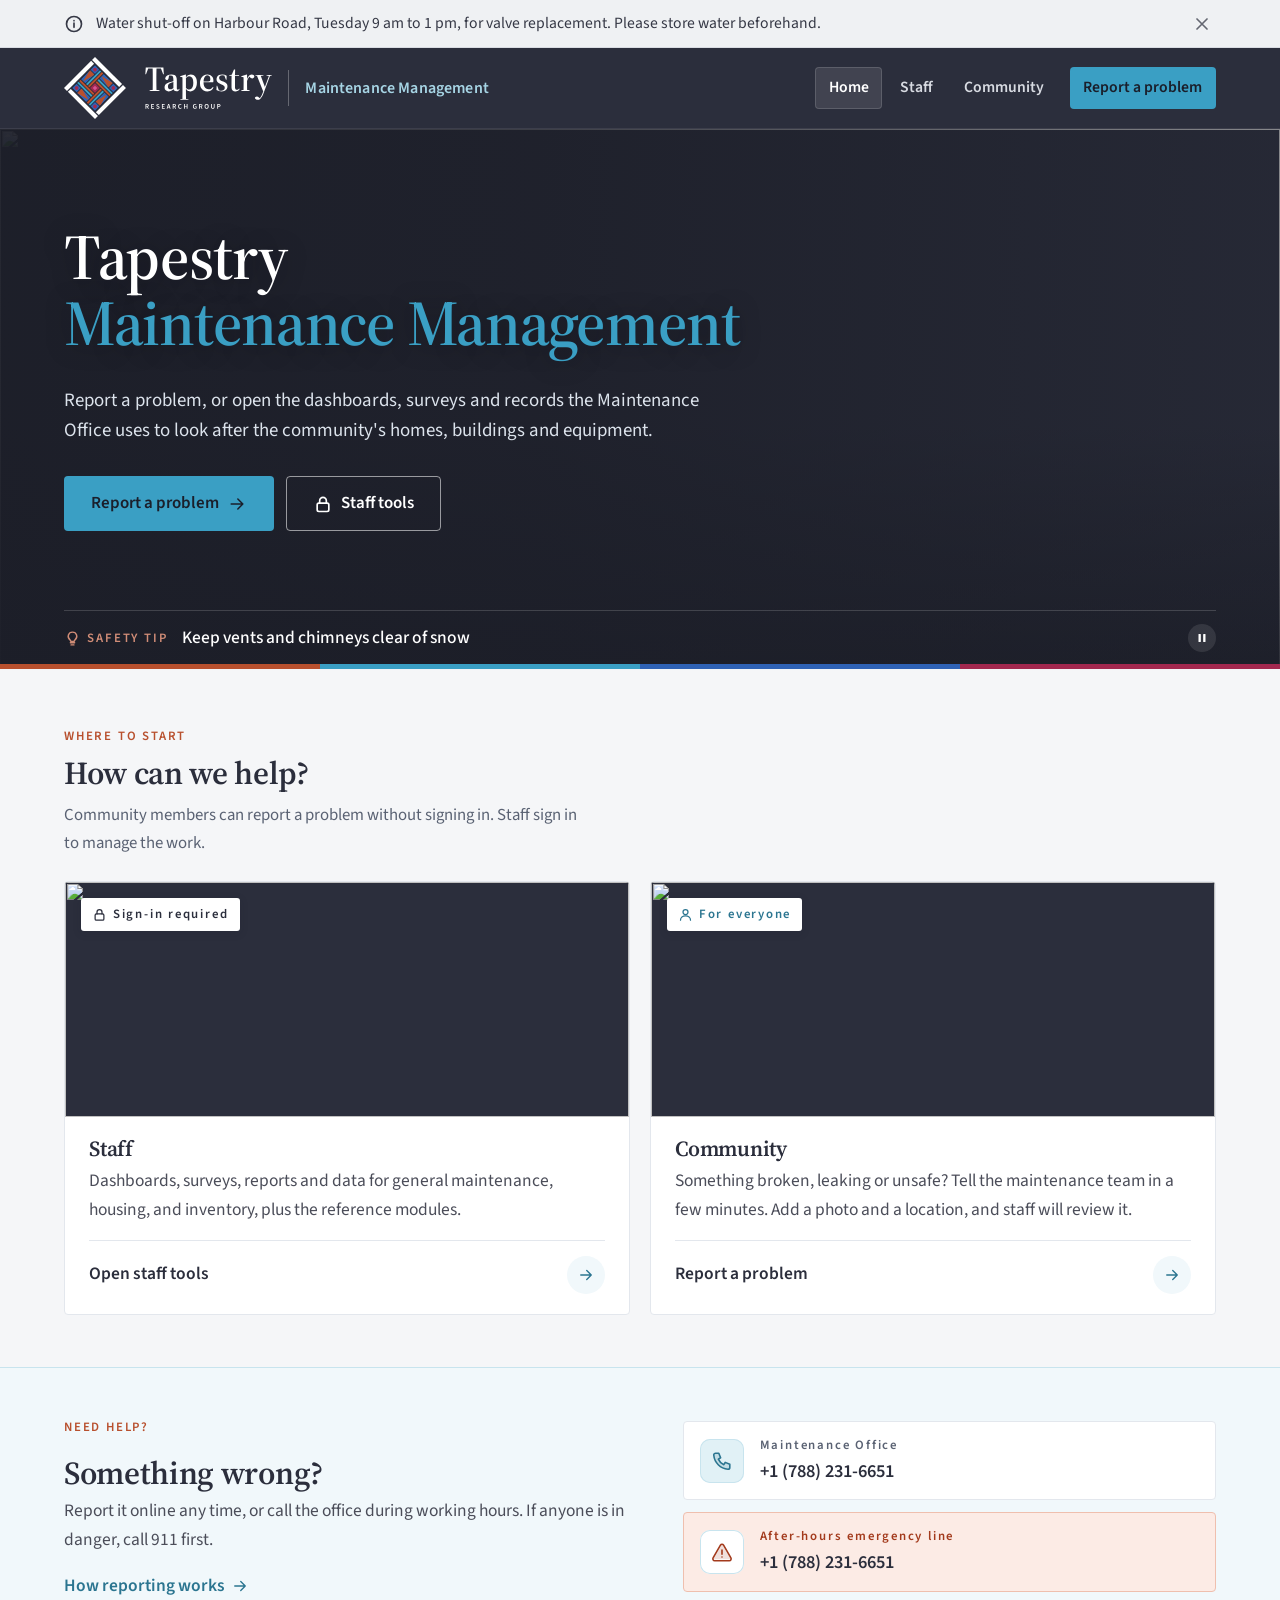
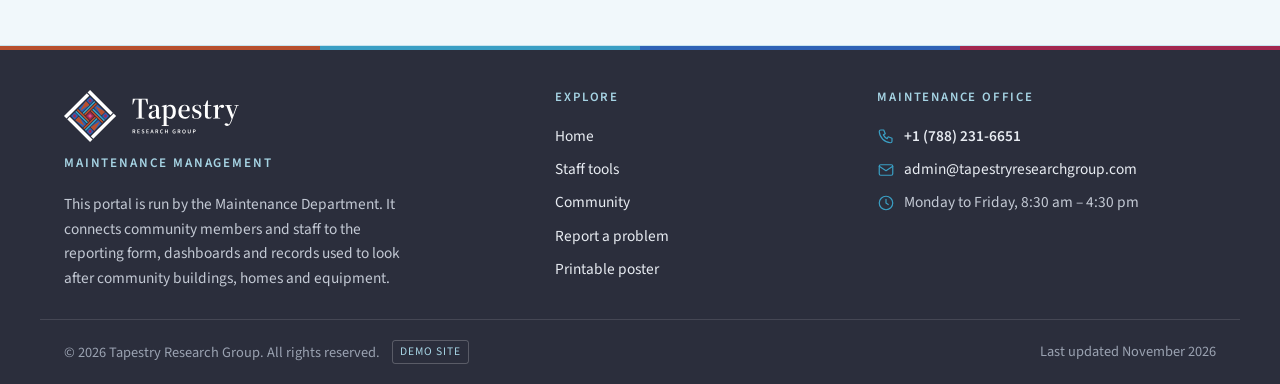
==== commit dca64e84: "Add files via upload" ====
--- a/index.html
+++ b/index.html
@@ -21,9 +21,9 @@
   <link rel="manifest" href="manifest.webmanifest">
   <meta name="apple-mobile-web-app-capable" content="yes">
   <meta name="apple-mobile-web-app-title" content="Maintenance">
-  <link rel="stylesheet" href="css/style.css?v=17">
-  <script src="js/config.js?v=14"></script>
-  <script src="js/brand.js?v=2"></script>
+  <link rel="stylesheet" href="css/style.css?v=18">
+  <script src="js/config.js?v=15"></script>
+  <script src="js/brand.js?v=3"></script>
 </head>
 <body>
 <a class="skip" href="#main">Skip to content</a>
--- a/css/style.css
+++ b/css/style.css
@@ -1,11 +1,13 @@
 /* Maintenance Management portal
-   Palette: Tapestry slate + green by default. Set brand.primary and brand.accent in js/config.js to change it. */
+   Palette: Tapestry slate + turquoise, with rust and a four-colour weave bar from the rug logo. Set brand.primary and brand.accent in js/config.js to change it. */
 :root{
   --navy:#2b2e3c; --navy-2:#383b48; --navy-soft:#4b4d59;
   /* Brand colours. These defaults are overwritten by brand.accent and brand.primary in js/config.js */
   --navy-hover:#404350;
-  --green:#58aa4b; --green-deep:#417d37; --green-hover:#396e30; --green-ink:#2f5c28;
-  --green-tint:#e6f2e4; --green-mist:#f3f9f2; --green-line:#d0e7cd; --green-light:#b4d9ae; --green-glow:rgba(65,125,55,.35);
+  --green:#3a9fc4; --green-deep:#2a7290; --green-hover:#25647f; --green-ink:#1e5168;
+  --green-tint:#e1f1f6; --green-mist:#f2f9fb; --green-line:#c9e4ee; --green-light:#a5d4e6; --green-glow:rgba(42,114,144,.35);
+  --warm:#b8502e; --warm-light:#e3906f;
+  --weave:linear-gradient(90deg,#b8502e 0 25%,#3a9fc4 25% 50%,#2f62b5 50% 75%,#a3284f 75% 100%);
   --bg:#f5f6f8; --surface:#ffffff; --ink:#1a1f2b; --muted:#5a6273; --line:#e3e7ed; --line-2:#d2d8e1;
   --info:#363946; --info-bg:#eff1f3; --info-line:#d9dce2;
   --amber:#8a5a00; --amber-bg:#fff4dc; --amber-line:#f0d08a;
@@ -601,3 +603,11 @@
 .brand-site{color:var(--green-light);font-size:1rem}
 @media (max-width:640px){ .brand-lockup{height:44px} .brand-divider{height:26px} .brand-site{font-size:.85rem} }
 @media (max-width:440px){ .brand-divider,.brand-site{display:none} .brand-lockup{height:46px} }
+
+/* v18 rug palette: warm labels and the woven colour bar */
+.kicker,.contact-panel .kicker{color:var(--warm)}
+.hero-full{border-bottom:0}
+.hero-full::after{content:"";position:absolute;left:0;right:0;bottom:0;height:5px;background:var(--weave);z-index:3}
+.hero-full .ticker-label{color:var(--warm-light)}
+.site-footer{border-top:0;position:relative}
+.site-footer::before{content:"";position:absolute;left:0;right:0;top:0;height:4px;background:var(--weave)}
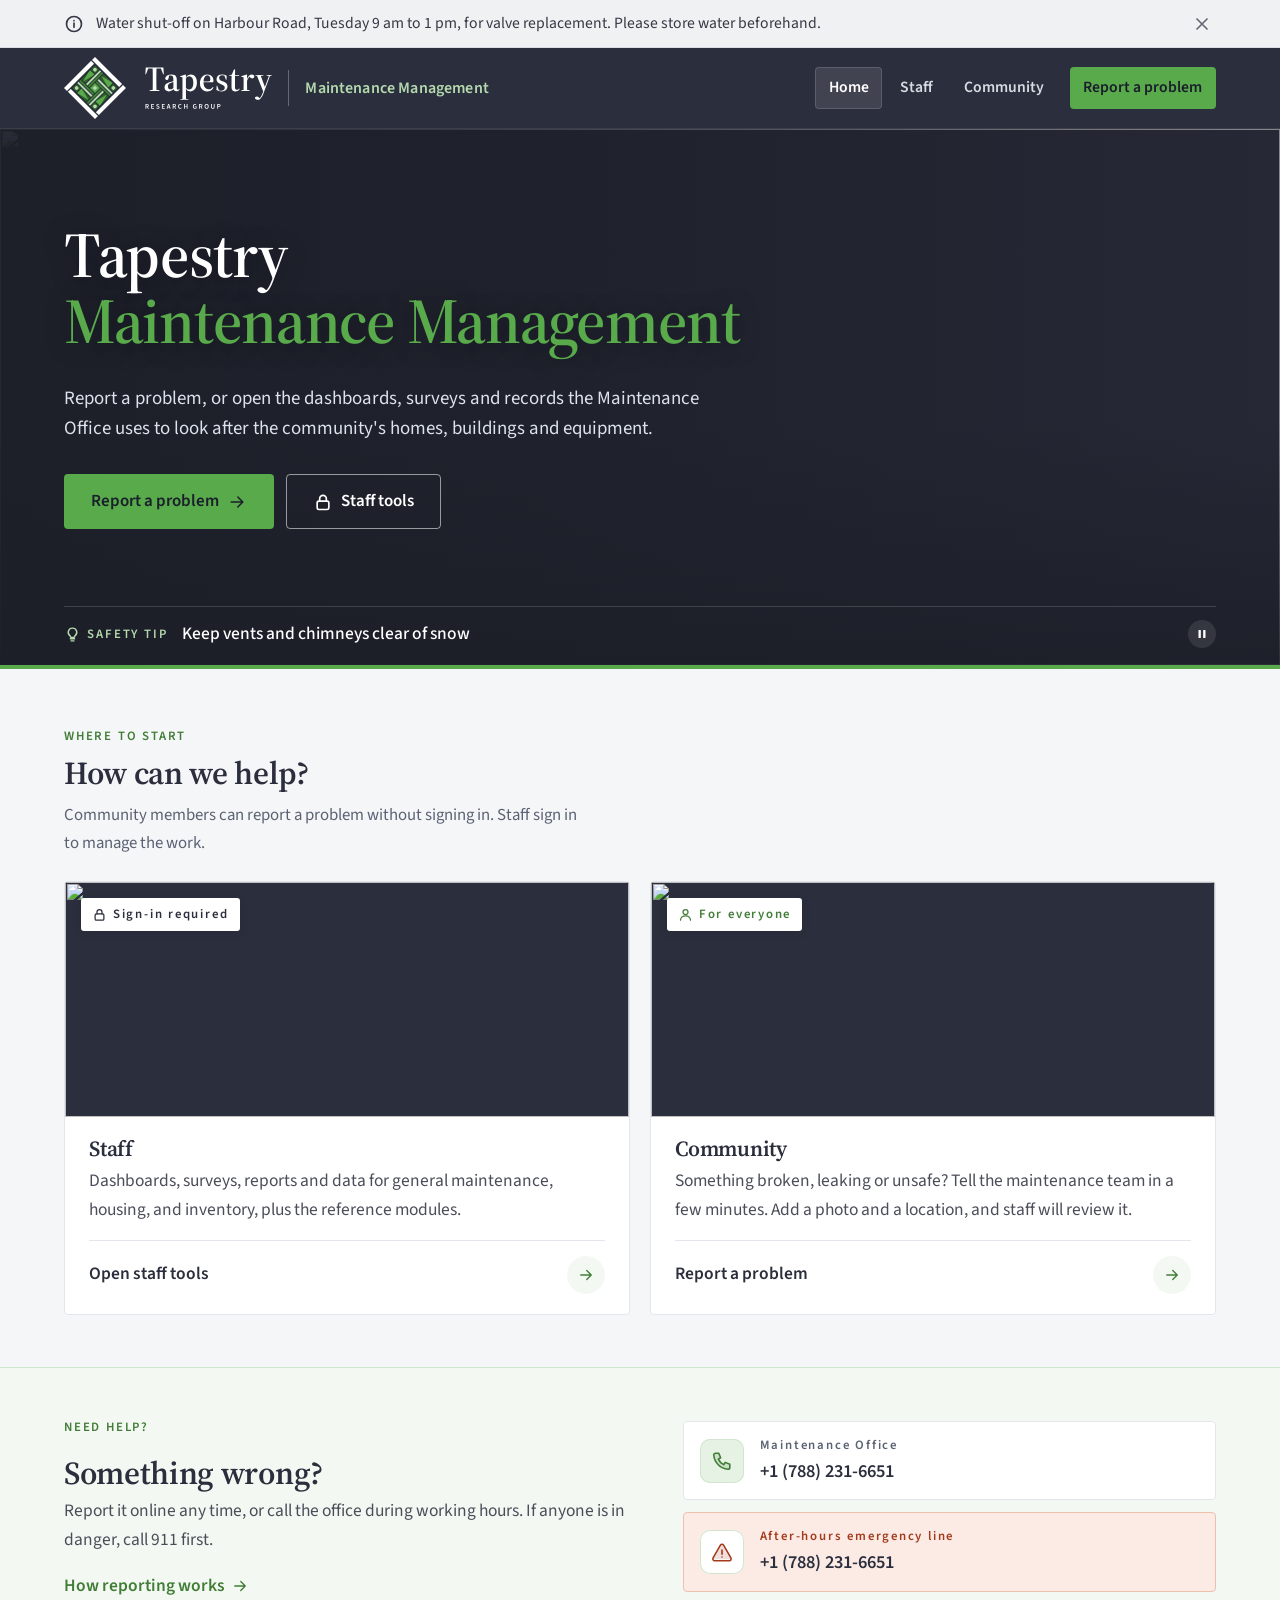
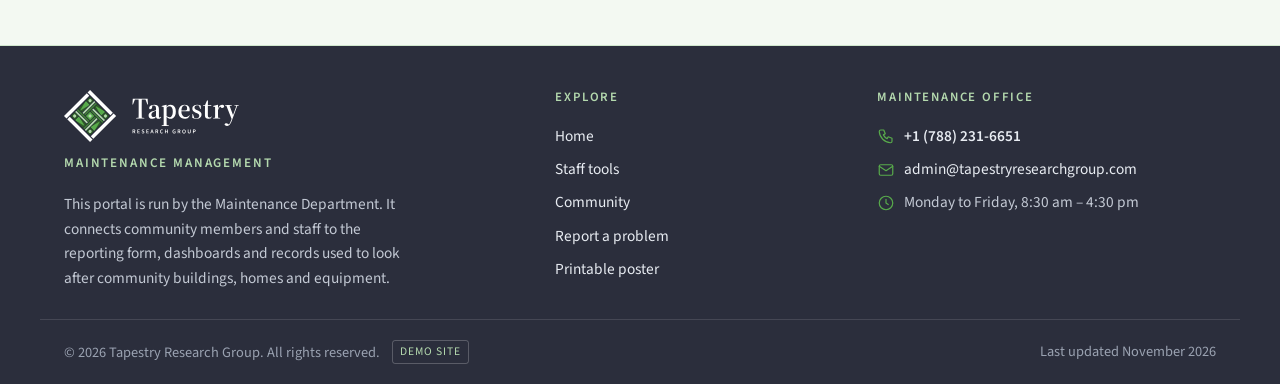
==== commit 901bf4f8: "Add files via upload" ====
--- a/index.html
+++ b/index.html
@@ -21,9 +21,9 @@
   <link rel="manifest" href="manifest.webmanifest">
   <meta name="apple-mobile-web-app-capable" content="yes">
   <meta name="apple-mobile-web-app-title" content="Maintenance">
-  <link rel="stylesheet" href="css/style.css?v=18">
-  <script src="js/config.js?v=15"></script>
-  <script src="js/brand.js?v=3"></script>
+  <link rel="stylesheet" href="css/style.css?v=17">
+  <script src="js/config.js?v=14"></script>
+  <script src="js/brand.js?v=2"></script>
 </head>
 <body>
 <a class="skip" href="#main">Skip to content</a>
--- a/css/style.css
+++ b/css/style.css
@@ -1,13 +1,11 @@
 /* Maintenance Management portal
-   Palette: Tapestry slate + turquoise, with rust and a four-colour weave bar from the rug logo. Set brand.primary and brand.accent in js/config.js to change it. */
+   Palette: Tapestry slate + green by default. Set brand.primary and brand.accent in js/config.js to change it. */
 :root{
   --navy:#2b2e3c; --navy-2:#383b48; --navy-soft:#4b4d59;
   /* Brand colours. These defaults are overwritten by brand.accent and brand.primary in js/config.js */
   --navy-hover:#404350;
-  --green:#3a9fc4; --green-deep:#2a7290; --green-hover:#25647f; --green-ink:#1e5168;
-  --green-tint:#e1f1f6; --green-mist:#f2f9fb; --green-line:#c9e4ee; --green-light:#a5d4e6; --green-glow:rgba(42,114,144,.35);
-  --warm:#b8502e; --warm-light:#e3906f;
-  --weave:linear-gradient(90deg,#b8502e 0 25%,#3a9fc4 25% 50%,#2f62b5 50% 75%,#a3284f 75% 100%);
+  --green:#58aa4b; --green-deep:#417d37; --green-hover:#396e30; --green-ink:#2f5c28;
+  --green-tint:#e6f2e4; --green-mist:#f3f9f2; --green-line:#d0e7cd; --green-light:#b4d9ae; --green-glow:rgba(65,125,55,.35);
   --bg:#f5f6f8; --surface:#ffffff; --ink:#1a1f2b; --muted:#5a6273; --line:#e3e7ed; --line-2:#d2d8e1;
   --info:#363946; --info-bg:#eff1f3; --info-line:#d9dce2;
   --amber:#8a5a00; --amber-bg:#fff4dc; --amber-line:#f0d08a;
@@ -603,11 +601,3 @@
 .brand-site{color:var(--green-light);font-size:1rem}
 @media (max-width:640px){ .brand-lockup{height:44px} .brand-divider{height:26px} .brand-site{font-size:.85rem} }
 @media (max-width:440px){ .brand-divider,.brand-site{display:none} .brand-lockup{height:46px} }
-
-/* v18 rug palette: warm labels and the woven colour bar */
-.kicker,.contact-panel .kicker{color:var(--warm)}
-.hero-full{border-bottom:0}
-.hero-full::after{content:"";position:absolute;left:0;right:0;bottom:0;height:5px;background:var(--weave);z-index:3}
-.hero-full .ticker-label{color:var(--warm-light)}
-.site-footer{border-top:0;position:relative}
-.site-footer::before{content:"";position:absolute;left:0;right:0;top:0;height:4px;background:var(--weave)}
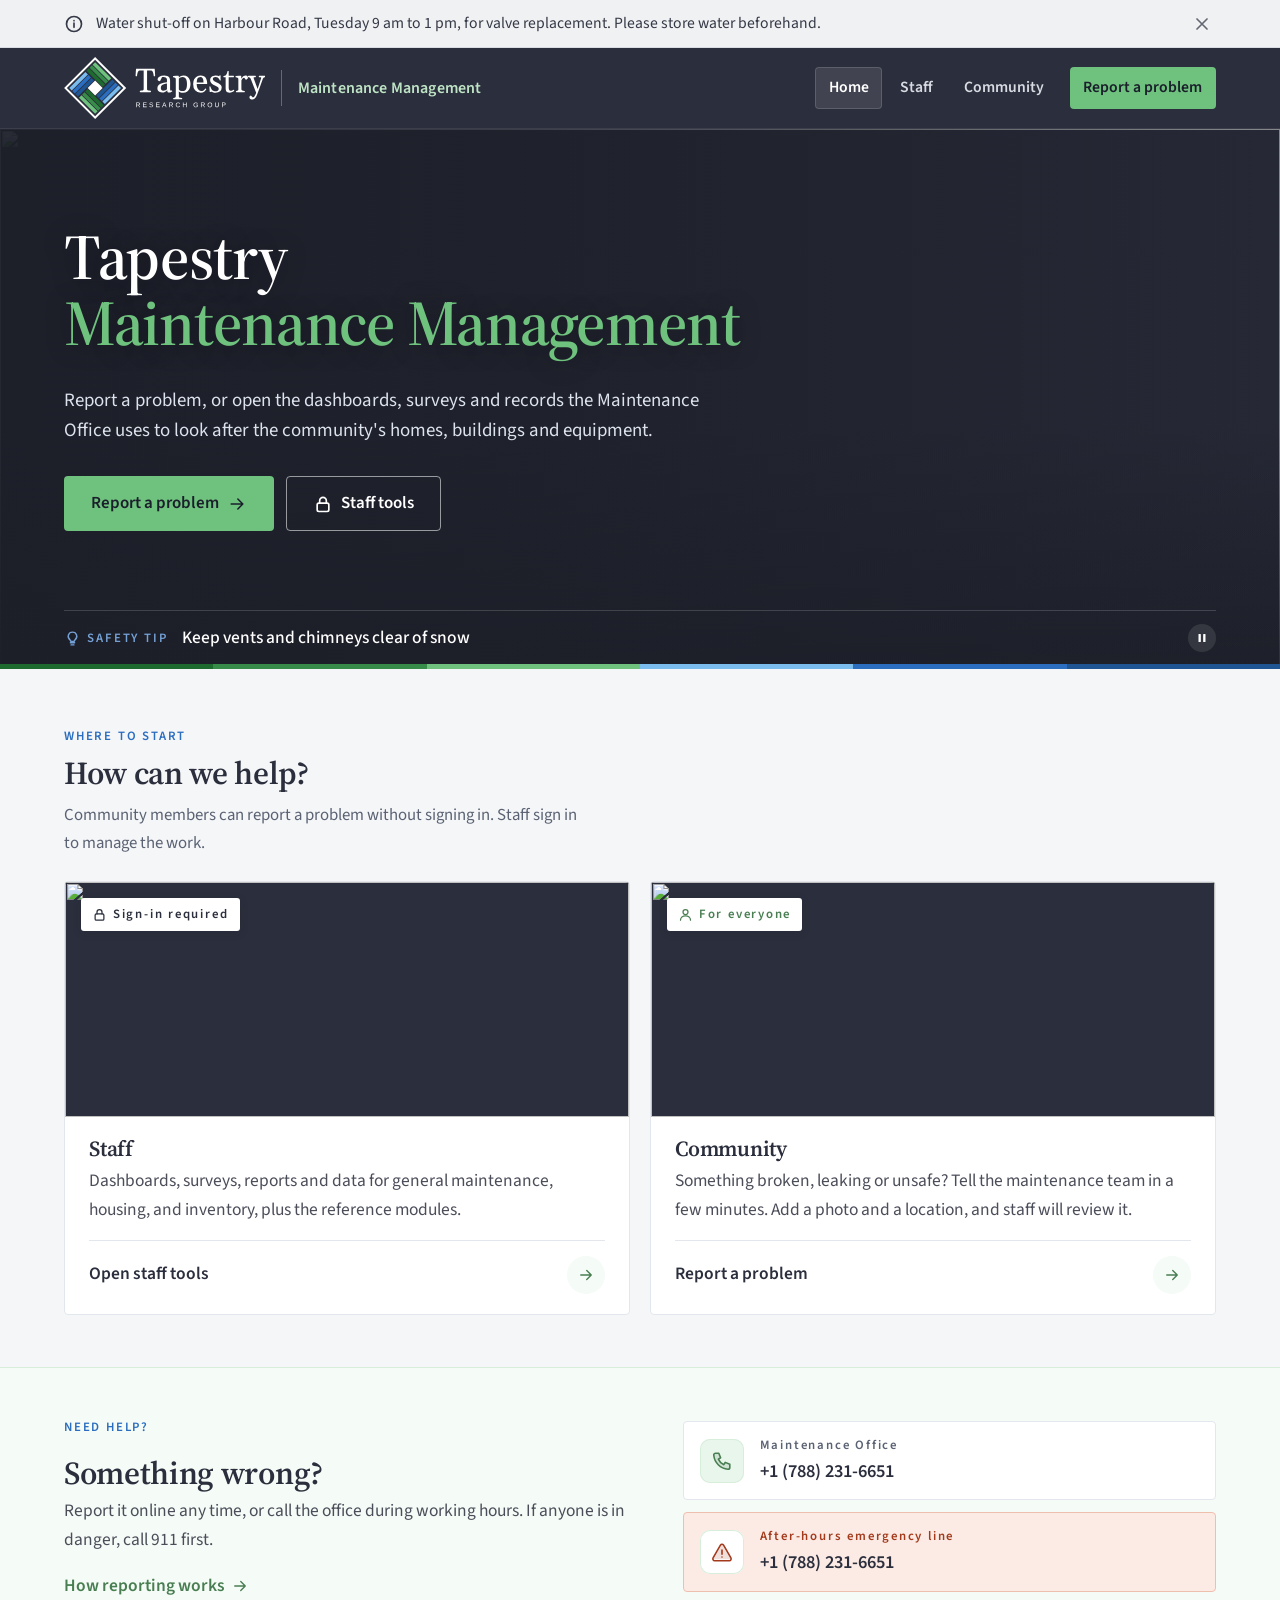
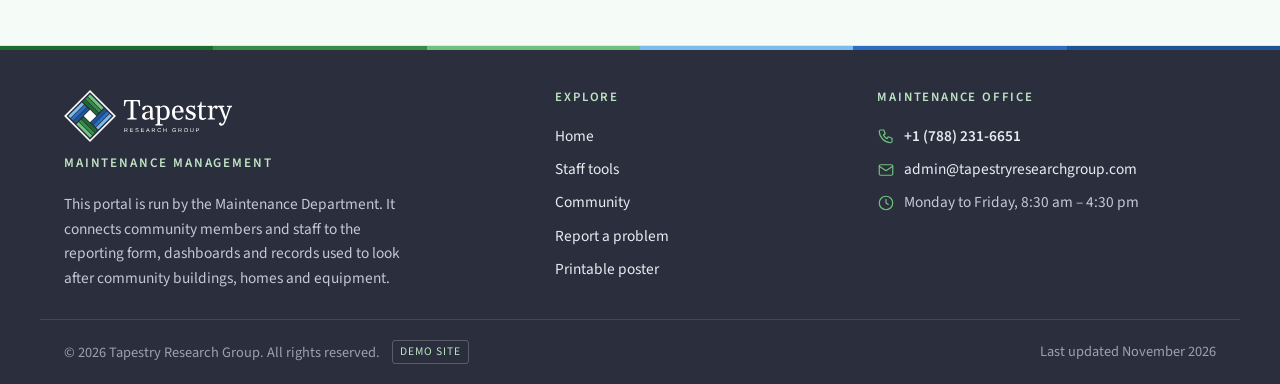
==== commit e3f19c9b: "Add files via upload" ====
--- a/index.html
+++ b/index.html
@@ -21,9 +21,9 @@
   <link rel="manifest" href="manifest.webmanifest">
   <meta name="apple-mobile-web-app-capable" content="yes">
   <meta name="apple-mobile-web-app-title" content="Maintenance">
-  <link rel="stylesheet" href="css/style.css?v=17">
-  <script src="js/config.js?v=14"></script>
-  <script src="js/brand.js?v=2"></script>
+  <link rel="stylesheet" href="css/style.css?v=18">
+  <script src="js/config.js?v=16"></script>
+  <script src="js/brand.js?v=3"></script>
 </head>
 <body>
 <a class="skip" href="#main">Skip to content</a>
--- a/css/style.css
+++ b/css/style.css
@@ -1,11 +1,13 @@
 /* Maintenance Management portal
-   Palette: Tapestry slate + green by default. Set brand.primary and brand.accent in js/config.js to change it. */
+   Palette: Tapestry slate + logo green, with logo blue for small labels and a striped bar in the logo colours. Set brand.primary and brand.accent in js/config.js to change it. */
 :root{
   --navy:#2b2e3c; --navy-2:#383b48; --navy-soft:#4b4d59;
   /* Brand colours. These defaults are overwritten by brand.accent and brand.primary in js/config.js */
   --navy-hover:#404350;
-  --green:#58aa4b; --green-deep:#417d37; --green-hover:#396e30; --green-ink:#2f5c28;
-  --green-tint:#e6f2e4; --green-mist:#f3f9f2; --green-line:#d0e7cd; --green-light:#b4d9ae; --green-glow:rgba(65,125,55,.35);
+  --green:#6fc27d; --green-deep:#2f7a3e; --green-hover:#5bb06a; --green-ink:#1d6b2e;
+  --green-tint:#e4f3e7; --green-mist:#f3faf4; --green-line:#cde9d3; --green-light:#a9dcb3; --green-glow:rgba(47,122,62,.35);
+  --warm:#2b6ec0; --warm-light:#9ccaf2;
+  --weave:linear-gradient(90deg,#1d6b2e 0 16.67%,#388c49 16.67% 33.33%,#6fc27d 33.33% 50%,#7bbcef 50% 66.67%,#2b6ec0 66.67% 83.33%,#1f5593 83.33% 100%);
   --bg:#f5f6f8; --surface:#ffffff; --ink:#1a1f2b; --muted:#5a6273; --line:#e3e7ed; --line-2:#d2d8e1;
   --info:#363946; --info-bg:#eff1f3; --info-line:#d9dce2;
   --amber:#8a5a00; --amber-bg:#fff4dc; --amber-line:#f0d08a;
@@ -601,3 +603,11 @@
 .brand-site{color:var(--green-light);font-size:1rem}
 @media (max-width:640px){ .brand-lockup{height:44px} .brand-divider{height:26px} .brand-site{font-size:.85rem} }
 @media (max-width:440px){ .brand-divider,.brand-site{display:none} .brand-lockup{height:46px} }
+
+/* v18 logo palette: blue labels and the woven colour bar (colours from the logo's stripes) */
+.kicker,.contact-panel .kicker{color:var(--warm)}
+.hero-full{border-bottom:0}
+.hero-full::after{content:"";position:absolute;left:0;right:0;bottom:0;height:5px;background:var(--weave);z-index:3}
+.hero-full .ticker-label{color:var(--warm-light)}
+.site-footer{border-top:0;position:relative}
+.site-footer::before{content:"";position:absolute;left:0;right:0;top:0;height:4px;background:var(--weave)}
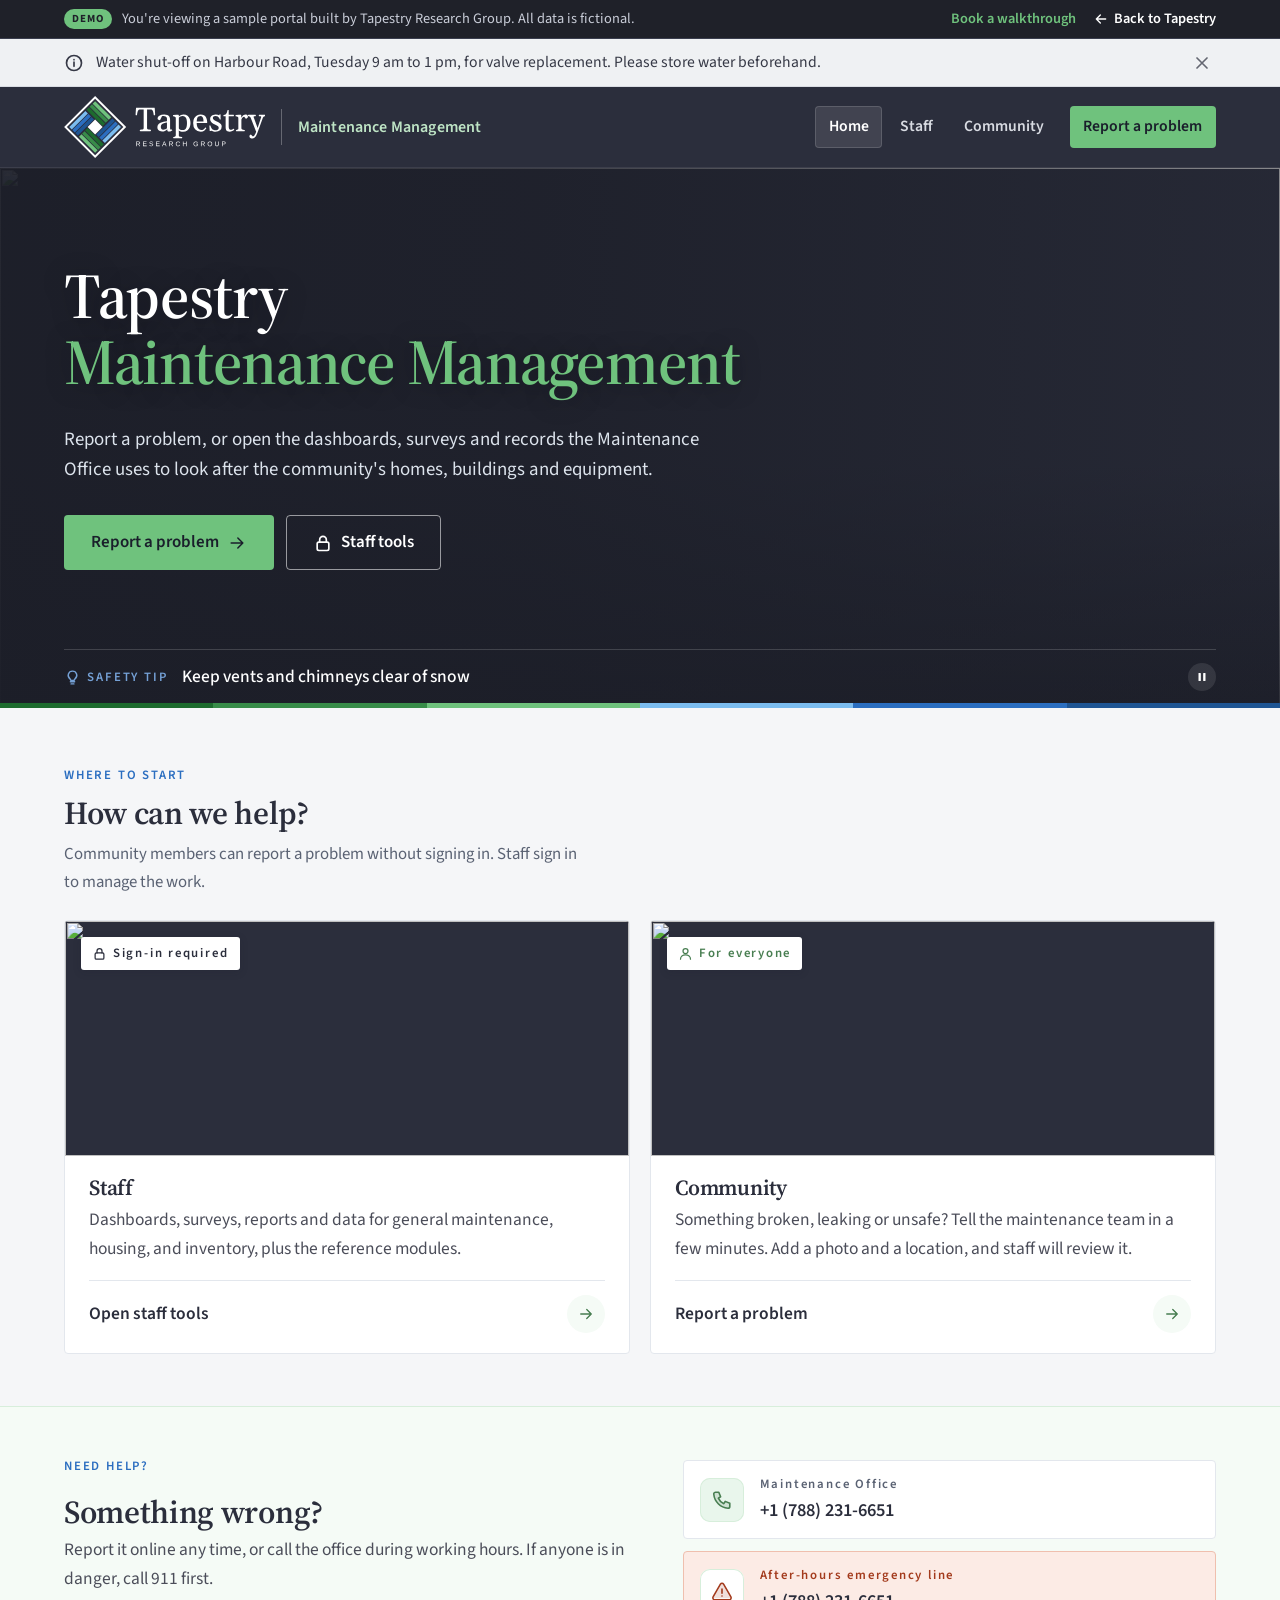
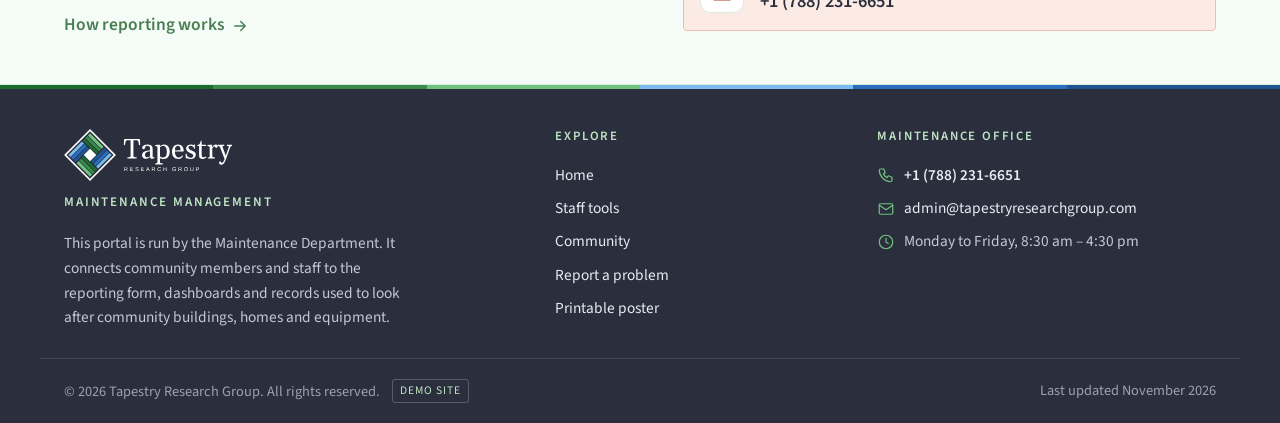
==== commit 4803bc88: "Add files via upload" ====
--- a/index.html
+++ b/index.html
@@ -9,8 +9,8 @@
   <meta property="og:type" content="website">
   <meta property="og:title" content="Tapestry Maintenance Management">
   <meta property="og:description" content="Report a problem, or open the maintenance dashboards, surveys and records.">
-  <meta property="og:image" content="https://demo.jamesspooner.org/images/og.png">
-  <meta property="og:url" content="https://demo.jamesspooner.org/">
+  <meta property="og:image" content="https://demo.tapestryresearchgroup.ca/images/og.png">
+  <meta property="og:url" content="https://demo.tapestryresearchgroup.ca/">
   <meta name="twitter:card" content="summary_large_image">
   <link rel="preload" href="fonts/source-serif-4-latin-opsz-normal.woff2" as="font" type="font/woff2" crossorigin>
   <link rel="preload" href="fonts/source-sans-3-latin-wght-normal.woff2" as="font" type="font/woff2" crossorigin>
@@ -21,8 +21,8 @@
   <link rel="manifest" href="manifest.webmanifest">
   <meta name="apple-mobile-web-app-capable" content="yes">
   <meta name="apple-mobile-web-app-title" content="Maintenance">
-  <link rel="stylesheet" href="css/style.css?v=18">
-  <script src="js/config.js?v=16"></script>
+  <link rel="stylesheet" href="css/style.css?v=20">
+  <script src="js/config.js?v=19"></script>
   <script src="js/brand.js?v=3"></script>
 </head>
 <body>
@@ -127,6 +127,6 @@
     <span>Last updated <span data-site="lastUpdated">2026</span></span>
   </div>
 </footer>
-<script src="js/main.js?v=11"></script>
+<script src="js/main.js?v=13"></script>
 </body>
 </html>
--- a/css/style.css
+++ b/css/style.css
@@ -195,6 +195,12 @@
 .tool-copy span{display:block;color:var(--muted);font-size:.96rem;line-height:1.45}
 .go{display:grid;place-items:center;width:38px;height:38px;border-radius:50%;background:var(--navy);color:#fff;flex:none;transition:transform .15s}
 .tool-panel:hover .go{transform:translateX(3px)}
+.tool-tabs button:disabled,.tool-tabs button:disabled:hover{color:var(--muted);background:var(--bg);border-color:var(--line);opacity:.55;cursor:not-allowed}
+.tool-panel.is-disabled{cursor:not-allowed;opacity:.5;filter:grayscale(1)}
+.tool-panel.is-disabled:hover{background:var(--bg)}
+.tool-panel.is-disabled:hover .go{transform:none}
+.tool-panel.is-disabled .go{background:var(--muted)}
+.tool-card.is-disabled .svc-icon{filter:grayscale(1);opacity:.6}
 
 /* Community */
 .report-panel{display:grid;grid-template-columns:1.3fr 1fr;gap:2rem;align-items:start}
@@ -611,3 +617,15 @@
 .hero-full .ticker-label{color:var(--warm-light)}
 .site-footer{border-top:0;position:relative}
 .site-footer::before{content:"";position:absolute;left:0;right:0;top:0;height:4px;background:var(--weave)}
+
+/* Demo bar (demo mode only): links back to the Tapestry website */
+.demo-bar{background:#1f2129;color:#c9cdd8;font-size:.9rem;line-height:1.3;border-bottom:1px solid #3a3e4e}
+.demo-bar .wrap{display:flex;align-items:center;justify-content:space-between;gap:.5rem 1.25rem;flex-wrap:wrap;padding-top:.55rem;padding-bottom:.55rem}
+.demo-bar-text{display:flex;align-items:center;gap:.6rem}
+.demo-pill{flex:none;font-size:.68rem;font-weight:700;letter-spacing:.1em;text-transform:uppercase;background:var(--green,#6fc27d);color:#1f2129;padding:.2rem .5rem;border-radius:999px}
+.demo-bar-links{display:flex;gap:1.1rem;white-space:nowrap}
+.demo-bar a{text-decoration:none;font-weight:600;display:inline-flex;align-items:center;gap:.3rem}
+.demo-walk{color:#6fc27d}
+.demo-back{color:#fff}
+.demo-bar a:hover{text-decoration:underline;text-underline-offset:3px}
+@media (max-width:640px){.demo-bar-text span:last-child{display:none}.demo-bar .wrap{flex-wrap:nowrap}}
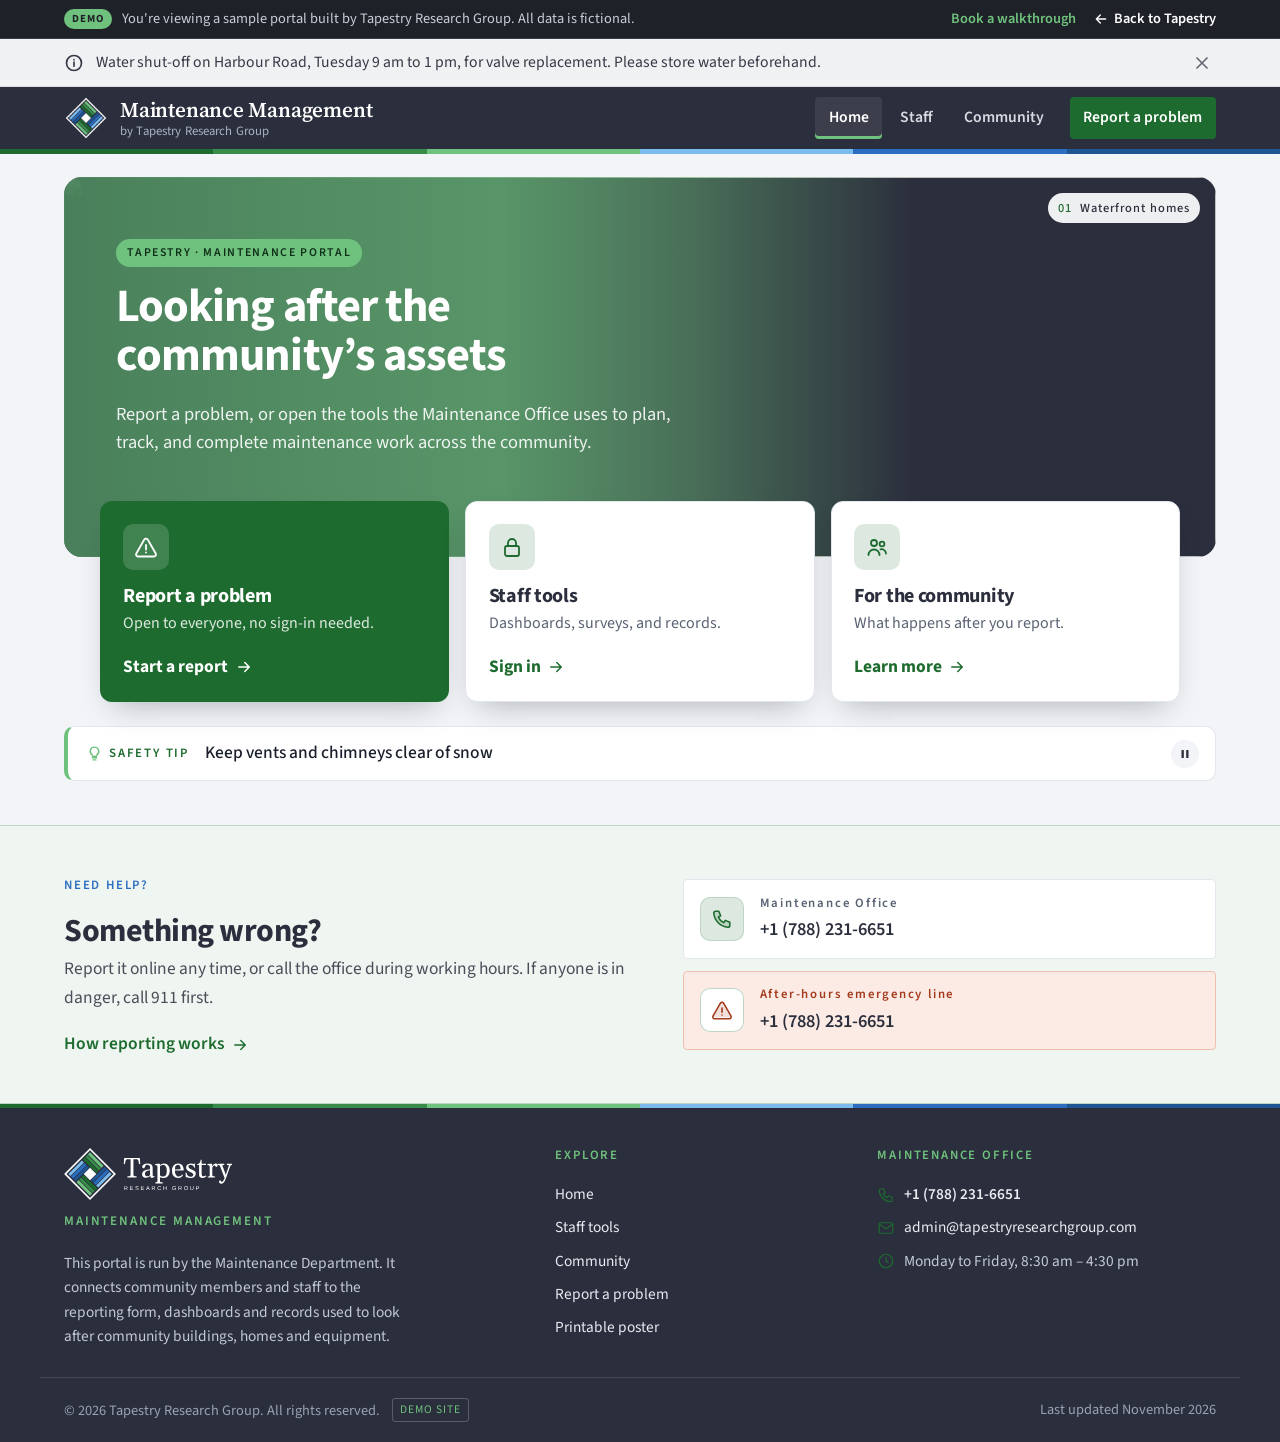
==== commit bd9c5b76: "Add files via upload" ====
--- a/index.html
+++ b/index.html
@@ -21,9 +21,9 @@
   <link rel="manifest" href="manifest.webmanifest">
   <meta name="apple-mobile-web-app-capable" content="yes">
   <meta name="apple-mobile-web-app-title" content="Maintenance">
-  <link rel="stylesheet" href="css/style.css?v=20">
-  <script src="js/config.js?v=19"></script>
-  <script src="js/brand.js?v=3"></script>
+  <link rel="stylesheet" href="css/style.css?v=22">
+  <script src="js/config.js?v=23"></script>
+  <script src="js/brand.js?v=4"></script>
 </head>
 <body>
 <a class="skip" href="#main">Skip to content</a>
@@ -32,7 +32,7 @@
 </div>
 <header class="site-header">
   <div class="header-inner">
-    <a class="brand" href="index.html" aria-label="Tapestry Research Group, Maintenance Management home"><img class="brand-lockup" data-lockup="dark" src="images/logo-lockup-reverse.svg" alt="Tapestry Research Group" width="160" height="48"><span class="brand-divider" aria-hidden="true"></span><span class="brand-site" data-site="siteName">Maintenance Management</span></a>
+    <a class="brand" href="index.html" aria-label="Maintenance Management home"><img class="brand-mark" src="images/logo-reverse.png" alt="" width="44" height="44"><span class="brand-name"><strong data-site="siteName">Maintenance Management</strong><small data-site="byline">by Tapestry Research Group</small></span></a>
     <nav class="nav" id="site-nav" aria-label="Main">
       <a href="index.html" aria-current="page">Home</a><a href="staff.html">Staff</a><a href="community.html">Community</a>
       <a class="nav-report" href="community.html">Report a problem</a>
@@ -41,47 +41,24 @@
   </div>
 </header>
 <main id="main">
-<section class="hero-full">
-  <div class="hero-bg" aria-hidden="true"><img class="slide" data-photo="hero-1" src="images/hero-1.jpg" alt="" width="1200" height="800" fetchpriority="high"><img class="slide" data-photo="hero-2" data-src="images/hero-2.jpg" alt="" width="1200" height="800"><img class="slide" data-photo="hero-3" data-src="images/hero-3.jpg" alt="" width="1200" height="800"><img class="slide" data-photo="hero-4" data-src="images/hero-4.jpg" alt="" width="1200" height="800"><img class="slide" data-photo="hero-5" data-src="images/hero-5.jpg" alt="" width="1200" height="800"></div>
-  <div class="wrap hero-inner">
-    <p class="greeting" data-site="greeting" data-optional="greeting"></p>
-    <h1><span data-site="community">Tapestry</span> <span class="accent" data-site="siteName">Maintenance Management</span></h1>
-    <p class="lead">Report a problem, or open the dashboards, surveys and records the Maintenance Office uses to look after the community's homes, buildings and equipment.</p>
-    <div class="hero-actions">
-      <a class="btn btn-lg btn-hero" href="community.html">Report a problem <svg class="icon" viewBox="0 0 24 24" width="18" height="18" fill="none" stroke="currentColor" stroke-width="1.8" stroke-linecap="round" stroke-linejoin="round" aria-hidden="true"><path d="M5 12h14M13 6l6 6-6 6"/></svg></a>
-      <a class="btn btn-lg btn-ghost" href="staff.html"><svg class="icon" viewBox="0 0 24 24" width="16" height="16" fill="none" stroke="currentColor" stroke-width="2" stroke-linecap="round" stroke-linejoin="round" aria-hidden="true"><rect x="5" y="11" width="14" height="10" rx="2"/><path d="M8 11V8a4 4 0 0 1 8 0v3"/></svg> Staff tools</a>
+<section class="home-top">
+  <div class="wrap">
+    <div class="hero-banner">
+      <div class="hero-bg" aria-hidden="true"><img class="slide" data-photo="hero-1" src="images/hero-1.jpg" alt="" width="1200" height="800" fetchpriority="high"><img class="slide" data-photo="hero-2" data-src="images/hero-2.jpg" alt="" width="1200" height="800"><img class="slide" data-photo="hero-3" data-src="images/hero-3.jpg" alt="" width="1200" height="800"><img class="slide" data-photo="hero-4" data-src="images/hero-4.jpg" alt="" width="1200" height="800"><img class="slide" data-photo="hero-5" data-src="images/hero-5.jpg" alt="" width="1200" height="800"></div>
+      <div class="hero-copy">
+        <p class="greeting" data-site="greeting" data-optional="greeting"></p>
+        <p class="kicker"><span data-site="community">Tapestry</span> &middot; Maintenance portal</p>
+        <h1>Looking after the community&rsquo;s assets</h1>
+        <p class="lead">Report a problem, or open the tools the Maintenance Office uses to plan, track, and complete maintenance work across the community.</p>
+      </div>
+      <span class="photo-cap" aria-hidden="true"></span>
     </div>
-  </div>
-  <div class="wrap hero-foot">
-    <div class="ticker"><span class="ticker-label"><svg class="icon" viewBox="0 0 24 24" width="17" height="17" fill="none" stroke="currentColor" stroke-width="2" stroke-linecap="round" stroke-linejoin="round" aria-hidden="true"><path d="M9 18h6M10 21h4M12 3a6 6 0 0 0-3.5 10.9c.6.5 1 1.2 1 2.1h5c0-.9.4-1.6 1-2.1A6 6 0 0 0 12 3z"/></svg><span class="lbl">Safety tip</span></span><span class="ticker-text"></span><button class="ticker-pause" type="button"></button></div>
-  </div>
-</section>
-
-<section class="section">
-  <div class="wrap">
-    <div class="section-head">
-      <p class="kicker">Where to start</p>
-      <h2>How can we help?</h2>
-      <p>Community members can report a problem without signing in. Staff sign in to manage the work.</p>
+    <div class="hero-tiles">
+      <a class="hero-tile primary" href="community.html"><span class="tile-ic"><svg class="icon" viewBox="0 0 24 24" width="24" height="24" fill="none" stroke="currentColor" stroke-width="1.8" stroke-linecap="round" stroke-linejoin="round" aria-hidden="true"><path d="M10.3 4.5a2 2 0 0 1 3.4 0l8 14A2 2 0 0 1 20 21.5H4a2 2 0 0 1-1.7-3z"/><path d="M12 10v4.5M12 17.5v.01"/></svg></span><h2>Report a problem</h2><p>Open to everyone, no sign-in needed.</p><span class="tile-go">Start a report <svg class="icon" viewBox="0 0 24 24" width="18" height="18" fill="none" stroke="currentColor" stroke-width="2" stroke-linecap="round" stroke-linejoin="round" aria-hidden="true"><path d="M5 12h14M13 6l6 6-6 6"/></svg></span></a>
+      <a class="hero-tile" href="staff.html"><span class="tile-ic"><svg class="icon" viewBox="0 0 24 24" width="24" height="24" fill="none" stroke="currentColor" stroke-width="1.8" stroke-linecap="round" stroke-linejoin="round" aria-hidden="true"><rect x="5" y="11" width="14" height="10" rx="2"/><path d="M8 11V8a4 4 0 0 1 8 0v3"/></svg></span><h2>Staff tools</h2><p>Dashboards, surveys, and records.</p><span class="tile-go">Sign in <svg class="icon" viewBox="0 0 24 24" width="18" height="18" fill="none" stroke="currentColor" stroke-width="2" stroke-linecap="round" stroke-linejoin="round" aria-hidden="true"><path d="M5 12h14M13 6l6 6-6 6"/></svg></span></a>
+      <a class="hero-tile" href="community.html#how"><span class="tile-ic"><svg class="icon" viewBox="0 0 24 24" width="24" height="24" fill="none" stroke="currentColor" stroke-width="1.8" stroke-linecap="round" stroke-linejoin="round" aria-hidden="true"><circle cx="9" cy="8" r="3"/><path d="M3.5 20a5.5 5.5 0 0 1 11 0"/><circle cx="17" cy="9" r="2.4"/><path d="M15.5 14.3A4.5 4.5 0 0 1 21 18.5"/></svg></span><h2>For the community</h2><p>What happens after you report.</p><span class="tile-go">Learn more <svg class="icon" viewBox="0 0 24 24" width="18" height="18" fill="none" stroke="currentColor" stroke-width="2" stroke-linecap="round" stroke-linejoin="round" aria-hidden="true"><path d="M5 12h14M13 6l6 6-6 6"/></svg></span></a>
     </div>
-    <div class="door-grid">
-      <a class="door" href="staff.html" data-reveal>
-        <div class="door-photo"><img data-photo="staff" src="images/staff.jpg" alt="" width="1200" height="600" loading="lazy"><span class="pill locked"><svg class="icon" viewBox="0 0 24 24" width="16" height="16" fill="none" stroke="currentColor" stroke-width="2" stroke-linecap="round" stroke-linejoin="round" aria-hidden="true"><rect x="5" y="11" width="14" height="10" rx="2"/><path d="M8 11V8a4 4 0 0 1 8 0v3"/></svg> Sign-in required</span></div>
-        <div class="door-body">
-          <h3>Staff</h3>
-          <p>Dashboards, surveys, reports and data for general maintenance, housing, and inventory, plus the reference modules.</p>
-          <span class="door-cta">Open staff tools <span class="arrow"><svg class="icon" viewBox="0 0 24 24" width="18" height="18" fill="none" stroke="currentColor" stroke-width="1.8" stroke-linecap="round" stroke-linejoin="round" aria-hidden="true"><path d="M5 12h14M13 6l6 6-6 6"/></svg></span></span>
-        </div>
-      </a>
-      <a class="door" href="community.html" data-reveal>
-        <div class="door-photo"><img data-photo="community" src="images/community.jpg" alt="" width="1200" height="600" loading="lazy"><span class="pill"><svg class="icon" viewBox="0 0 24 24" width="16" height="16" fill="none" stroke="currentColor" stroke-width="2" stroke-linecap="round" stroke-linejoin="round" aria-hidden="true"><circle cx="12" cy="8" r="4"/><path d="M4 21c0-4 3.6-7 8-7s8 3 8 7"/></svg> For everyone</span></div>
-        <div class="door-body">
-          <h3>Community</h3>
-          <p>Something broken, leaking or unsafe? Tell the maintenance team in a few minutes. Add a photo and a location, and staff will review it.</p>
-          <span class="door-cta">Report a problem <span class="arrow"><svg class="icon" viewBox="0 0 24 24" width="18" height="18" fill="none" stroke="currentColor" stroke-width="1.8" stroke-linecap="round" stroke-linejoin="round" aria-hidden="true"><path d="M5 12h14M13 6l6 6-6 6"/></svg></span></span>
-        </div>
-      </a>
-    </div>
+    <div class="tip-strip ticker"><span class="ticker-label"><svg class="icon" viewBox="0 0 24 24" width="17" height="17" fill="none" stroke="currentColor" stroke-width="2" stroke-linecap="round" stroke-linejoin="round" aria-hidden="true"><path d="M9 18h6M10 21h4M12 3a6 6 0 0 0-3.5 10.9c.6.5 1 1.2 1 2.1h5c0-.9.4-1.6 1-2.1A6 6 0 0 0 12 3z"/></svg><span class="lbl">Safety tip</span></span><span class="ticker-text"></span><button class="ticker-pause" type="button"></button></div>
   </div>
 </section>
 <section class="section contact-section">
@@ -127,6 +104,6 @@
     <span>Last updated <span data-site="lastUpdated">2026</span></span>
   </div>
 </footer>
-<script src="js/main.js?v=13"></script>
+<script src="js/main.js?v=14"></script>
 </body>
 </html>
--- a/css/style.css
+++ b/css/style.css
@@ -629,3 +629,127 @@
 .demo-back{color:#fff}
 .demo-bar a:hover{text-decoration:underline;text-underline-offset:3px}
 @media (max-width:640px){.demo-bar-text span:last-child{display:none}.demo-bar .wrap{flex-wrap:nowrap}}
+/* ---- v19: product look. The portal reads as a Tapestry product rather than a second Tapestry website:
+   product name in the header, logo blue as the main colour (set by brand.accent in config.js),
+   sans-serif headings, a contained photo banner with overlapping tiles. ---- */
+:root{
+  --bg:#f2f4f7;
+  --wash-1:color-mix(in srgb,var(--green-deep) 95%,transparent);
+  --wash-2:color-mix(in srgb,var(--green-deep) 80%,transparent);
+}
+h1,h2,h3{font-family:var(--body);font-weight:700;letter-spacing:-.015em}
+h1{letter-spacing:-.02em}
+.steps li::before{font-family:var(--body);font-weight:700}
+.poster-promo strong{font-family:var(--body)}
+
+/* Header: product name leads, the company sits underneath */
+.site-header{border-bottom:0}
+.site-header::after{content:"";position:absolute;left:0;right:0;bottom:-5px;height:5px;background:var(--weave);pointer-events:none}
+.brand{gap:.75rem}
+.brand-mark{width:44px;height:44px;flex:none;display:block}
+.brand-name{display:flex;flex-direction:column;line-height:1.1;min-width:0}
+.brand-name strong{font-family:var(--head);font-weight:600;font-size:1.32rem;color:#fff;letter-spacing:-.01em;white-space:nowrap}
+.brand-name small{font-size:.8rem;color:#aab1c0;margin-top:3px;letter-spacing:.01em;white-space:nowrap}
+.nav .nav-report{background:var(--green-deep);color:#fff}
+.nav .nav-report:hover{background:var(--green-hover);color:#fff}
+.demo-pill{background:#6fc27d}
+@media (max-width:640px){
+  .brand-mark{width:38px;height:38px}
+  .brand-name strong{font-size:1.1rem}
+  .brand-name small{font-size:.74rem}
+}
+@media (max-width:380px){ .brand-name small{display:none} }
+
+/* Home: contained photo banner with tiles overlapping its bottom edge */
+.home-top{padding:1.75rem 0 2.75rem}
+.hero-banner{position:relative;isolation:isolate;display:flex;align-items:center;min-height:380px;border-radius:18px;overflow:hidden;background:var(--navy);color:#fff}
+.hero-banner .hero-bg{position:absolute;inset:0;z-index:-1}
+.hero-banner .hero-bg::after{content:"";position:absolute;inset:0;background:linear-gradient(90deg,rgba(10,18,34,.35) 0,transparent 55%),linear-gradient(90deg,var(--wash-1) 0,var(--wash-2) 38%,transparent 74%)}
+.hero-copy{position:relative;padding:3rem 3.25rem 5.5rem;max-width:42rem}
+.hero-banner .greeting{color:#fff;margin:0 0 .3rem}
+.hero-banner .kicker{color:var(--green-light);margin-bottom:.7rem}
+.hero-banner h1{color:#fff;font-size:clamp(2.1rem,4vw,2.9rem);line-height:1.06;margin:0 0 .45em;text-wrap:balance}
+.hero-banner .lead{color:rgba(255,255,255,.9);font-size:1.15rem;line-height:1.5;margin:0;max-width:34em}
+.hero-banner .photo-cap{position:absolute;right:1rem;top:1rem;z-index:2;display:inline-flex;align-items:center;gap:.45rem;background:rgba(255,255,255,.92);padding:.3rem .65rem;border-radius:999px;color:var(--navy)}
+.hero-banner .photo-cap:empty{display:none}
+.hero-tiles{position:relative;z-index:2;display:grid;grid-template-columns:repeat(3,1fr);gap:1rem;margin:-3.5rem 2.25rem 0}
+.hero-tile{display:flex;flex-direction:column;background:#fff;border:1px solid var(--line);border-radius:12px;padding:1.4rem 1.4rem 1.25rem;text-decoration:none;color:var(--ink);box-shadow:0 14px 30px -14px rgba(26,31,43,.35);transition:transform .2s,box-shadow .2s}
+.hero-tile:hover{transform:translateY(-3px);box-shadow:0 20px 36px -16px rgba(26,31,43,.45)}
+.tile-ic{display:grid;place-items:center;width:46px;height:46px;border-radius:10px;background:var(--green-tint);color:var(--green-deep);flex:none}
+.hero-tile h2{font-size:1.25rem;margin:.9rem 0 .2rem;color:var(--navy)}
+.hero-tile p{color:var(--muted);font-size:1rem;margin:0 0 1rem}
+.tile-go{margin-top:auto;display:inline-flex;align-items:center;gap:.4rem;font-weight:700;color:var(--green-deep)}
+.tile-go .icon{transition:transform .15s}
+.hero-tile:hover .tile-go .icon{transform:translateX(3px)}
+.hero-tile.primary{background:var(--green-deep);border-color:transparent;color:#fff}
+.hero-tile.primary .tile-ic{background:rgba(255,255,255,.16);color:#fff}
+.hero-tile.primary h2,.hero-tile.primary .tile-go{color:#fff}
+.hero-tile.primary p{color:rgba(255,255,255,.86)}
+.tip-strip{display:flex;align-items:center;gap:1rem;margin-top:1.5rem;background:#fff;border:1px solid var(--line);border-radius:10px;padding:.75rem 1rem .75rem 1.1rem}
+.tip-strip .ticker-label{color:var(--warm)}
+.tip-strip .ticker-text{flex:1;min-width:0;color:var(--ink);font-weight:500}
+.tip-strip .ticker-pause{margin-left:auto;background:var(--bg);color:var(--navy)}
+.tip-strip .ticker-pause:hover{background:var(--line)}
+
+/* Staff and Community: the same contained banner, shorter */
+.page-head{background:none;border:0;padding-top:1.75rem}
+.page-head .wrap{position:relative;isolation:isolate;display:flex;align-items:center;max-width:calc(1200px - 3rem);width:calc(100% - 3rem);min-height:240px;padding:2.75rem 3.25rem;border-radius:18px;overflow:hidden;background:var(--navy)}
+.page-head .page-photo{position:absolute!important;inset:0;z-index:-1;display:block!important;margin:0;border-radius:0;aspect-ratio:auto}
+.page-head .page-photo img{width:100%;height:100%;object-fit:cover}
+.page-head .page-photo::before{inset:0;height:auto;background:linear-gradient(90deg,rgba(10,18,34,.35) 0,transparent 55%),linear-gradient(90deg,var(--wash-1) 0,var(--wash-2) 42%,transparent 82%)}
+.page-head .page-photo::after{display:none}
+.page-head .page-photo .photo-cap{left:auto;right:1rem;top:1rem;bottom:auto}
+.page-head .kicker{color:var(--green-light)}
+.page-head h1{color:#fff;margin-bottom:.3em}
+.page-head .lead{color:rgba(255,255,255,.9);max-width:34em}
+
+@media (max-width:980px){
+  .hero-tiles{margin:-3rem 1.25rem 0}
+}
+@media (max-width:760px){
+  .hero-tiles{grid-template-columns:1fr;margin:-2.5rem .75rem 0}
+}
+@media (max-width:640px){
+  .home-top{padding:1rem 0 2rem}
+  .hero-banner{min-height:0;border-radius:14px}
+  .hero-copy{padding:2rem 1.5rem 4rem}
+  .hero-banner .hero-bg::after{background:linear-gradient(90deg,var(--wash-1) 0,var(--wash-2) 60%,color-mix(in srgb,var(--green-deep) 45%,transparent) 100%)}
+  .hero-banner .photo-cap{display:none}
+  .page-head{padding-top:1rem}
+  .page-head .wrap{width:calc(100% - 1.5rem);padding:2rem 1.5rem;min-height:0;border-radius:14px}
+  .page-head .page-photo::before{background:linear-gradient(90deg,var(--wash-1) 0,var(--wash-2) 60%,color-mix(in srgb,var(--green-deep) 45%,transparent) 100%)}
+  .page-head .page-photo .photo-cap{display:none}
+  .tip-strip{flex-wrap:wrap;gap:.35rem .8rem}
+  .tip-strip .ticker-text{flex-basis:100%;order:3}
+}
+@media print{
+  .hero-banner,.page-head .wrap{background:none;color:#000;min-height:0}
+  .hero-bg,.page-head .page-photo,.hero-tiles,.tip-strip{display:none!important}
+  .hero-banner h1,.page-head h1{color:#000}
+  .hero-banner .lead,.page-head .lead{color:#333}
+}
+@media (max-width:640px){
+  .header-inner{column-gap:.6rem}
+  .brand{gap:.6rem;min-width:0}
+  .brand-mark{width:34px;height:34px}
+  .brand-name strong{font-size:1rem;white-space:normal;line-height:1.1}
+  .brand-name small{font-size:.7rem;white-space:normal}
+  .nav-toggle{padding:.4rem .65rem}
+}
+/* ---- v20: three logo greens. Dark (accent) for actions, middle (brand.wash) over the photos, light (brand.light) for labels on dark ---- */
+:root{
+  --wash-1:color-mix(in srgb,var(--wash-base,var(--green-deep)) 95%,transparent);
+  --wash-2:color-mix(in srgb,var(--wash-base,var(--green-deep)) 80%,transparent);
+}
+.hero-banner .kicker,.page-head .kicker{display:inline-block;background:var(--green-light);color:#10301a;padding:.28rem .7rem;border-radius:999px;font-size:.74rem;margin-bottom:.9rem}
+.nav a[aria-current="page"]{box-shadow:inset 0 -3px 0 var(--green-light);background:rgba(255,255,255,.08)}
+.tile-ic{background:var(--green-tint)}
+.hero-tile:hover{border-color:var(--green-light)}
+.hero-tile.primary:hover{border-color:transparent}
+.tip-strip{border-left:4px solid var(--green-light)}
+.tip-strip .ticker-label{color:var(--green-deep)}
+.tip-strip .ticker-label .icon{color:var(--green-light)}
+.site-footer h2,.footer-site{color:var(--green-light)}
+@media (max-width:640px){
+  .hero-banner .hero-bg::after,.page-head .page-photo::before{background:linear-gradient(90deg,var(--wash-1) 0,var(--wash-2) 60%,color-mix(in srgb,var(--wash-base,var(--green-deep)) 45%,transparent) 100%)}
+}
